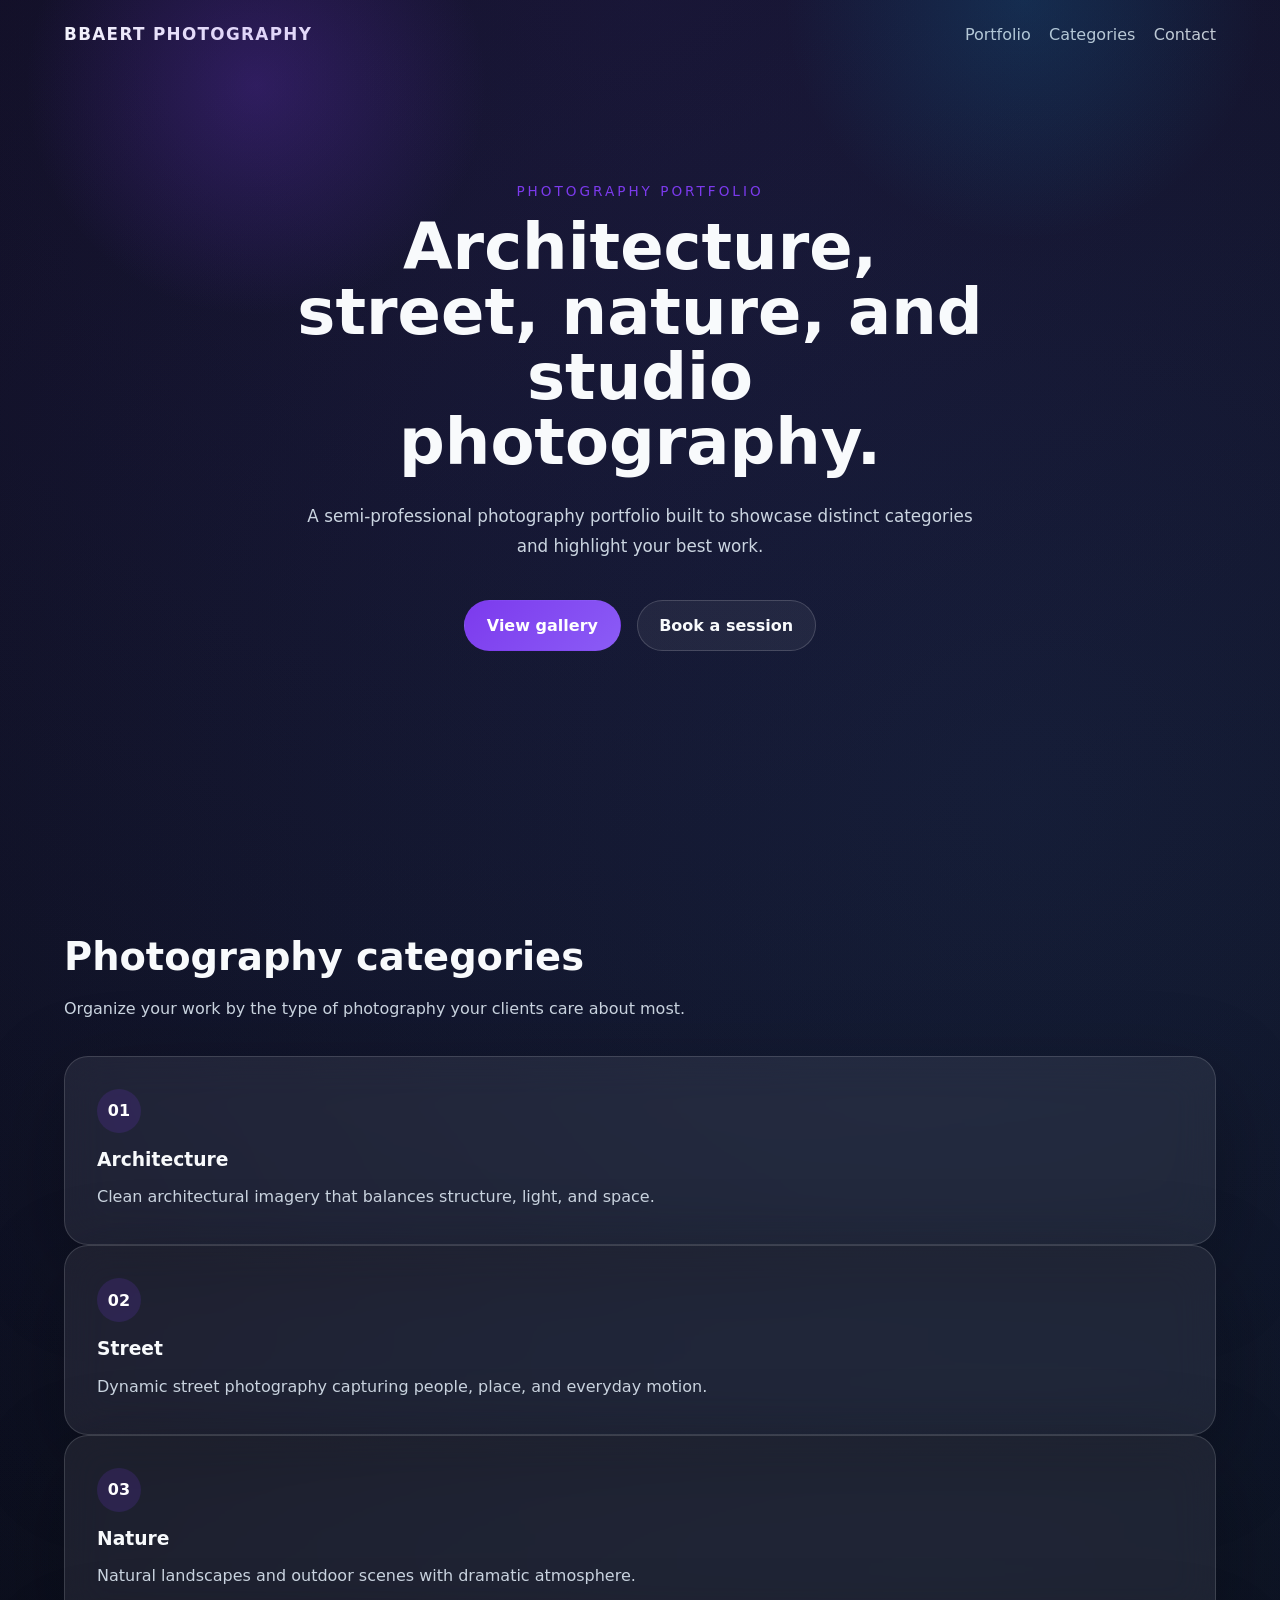
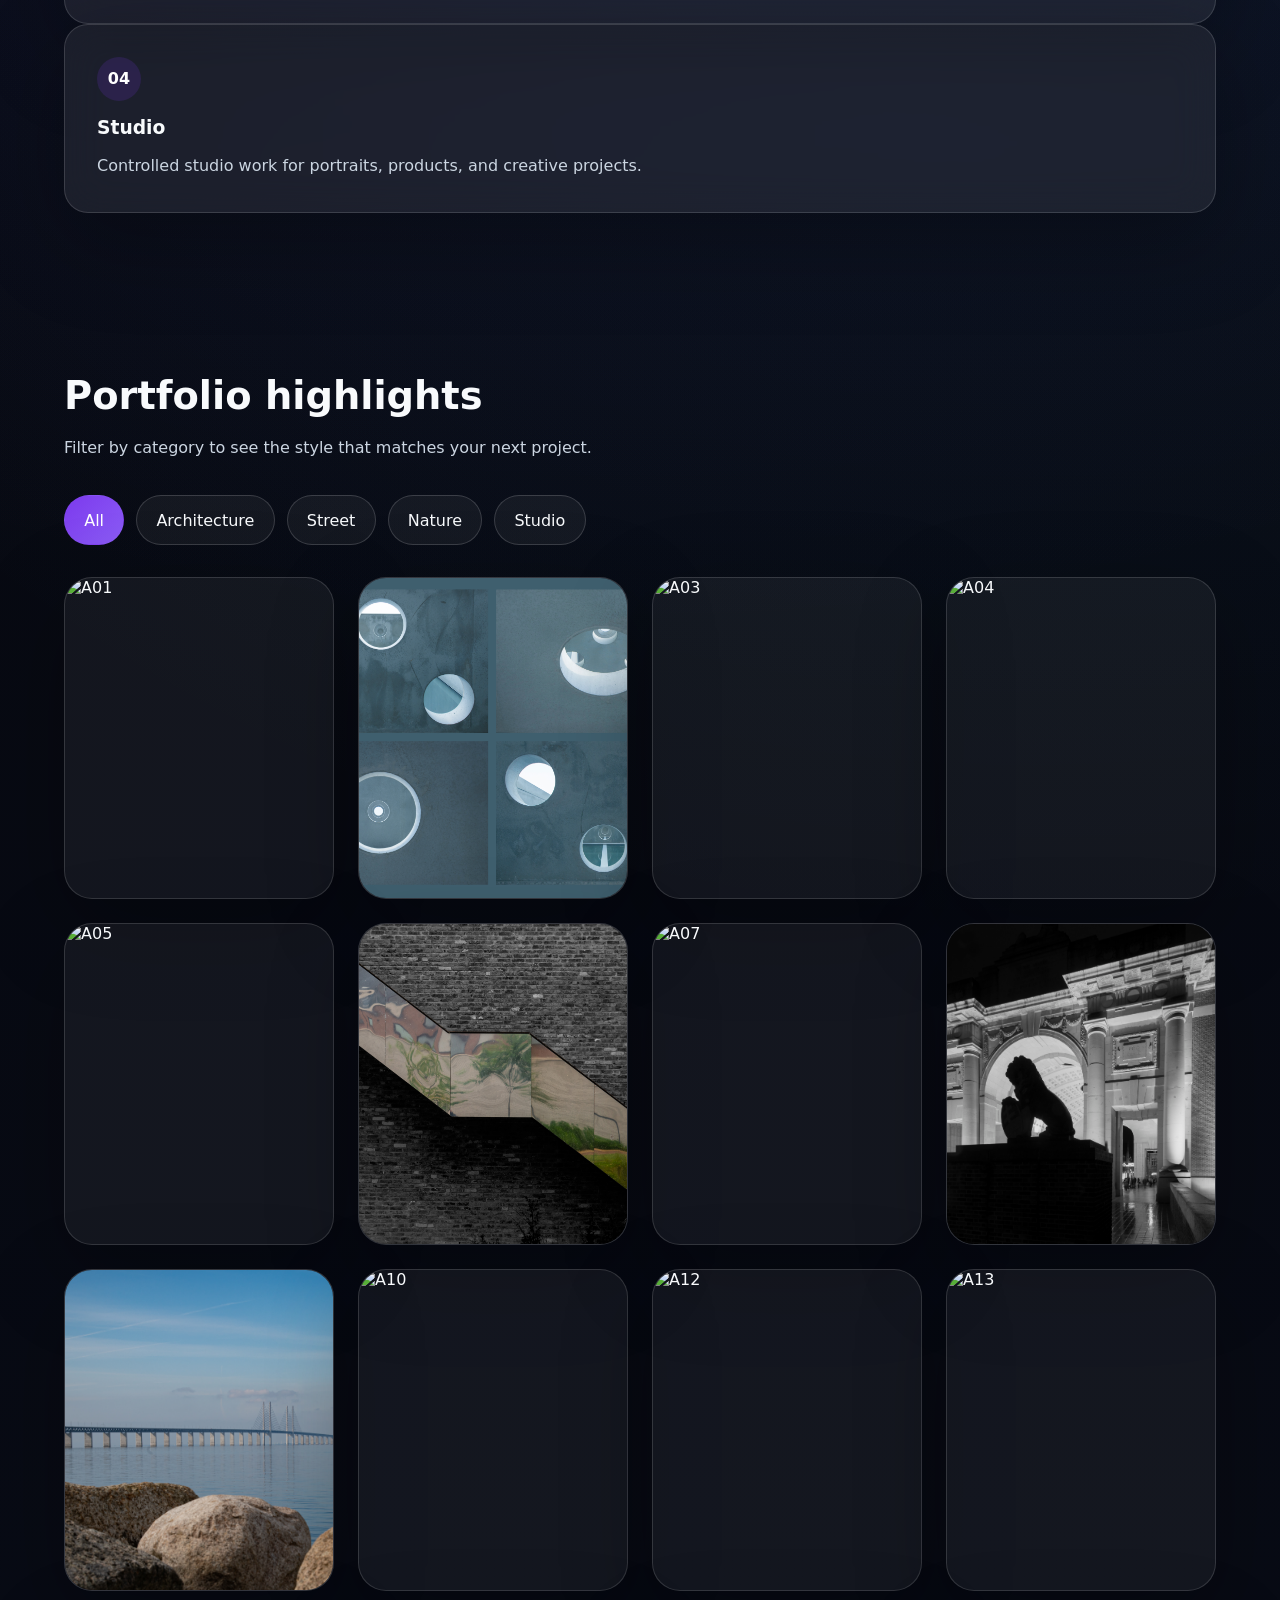
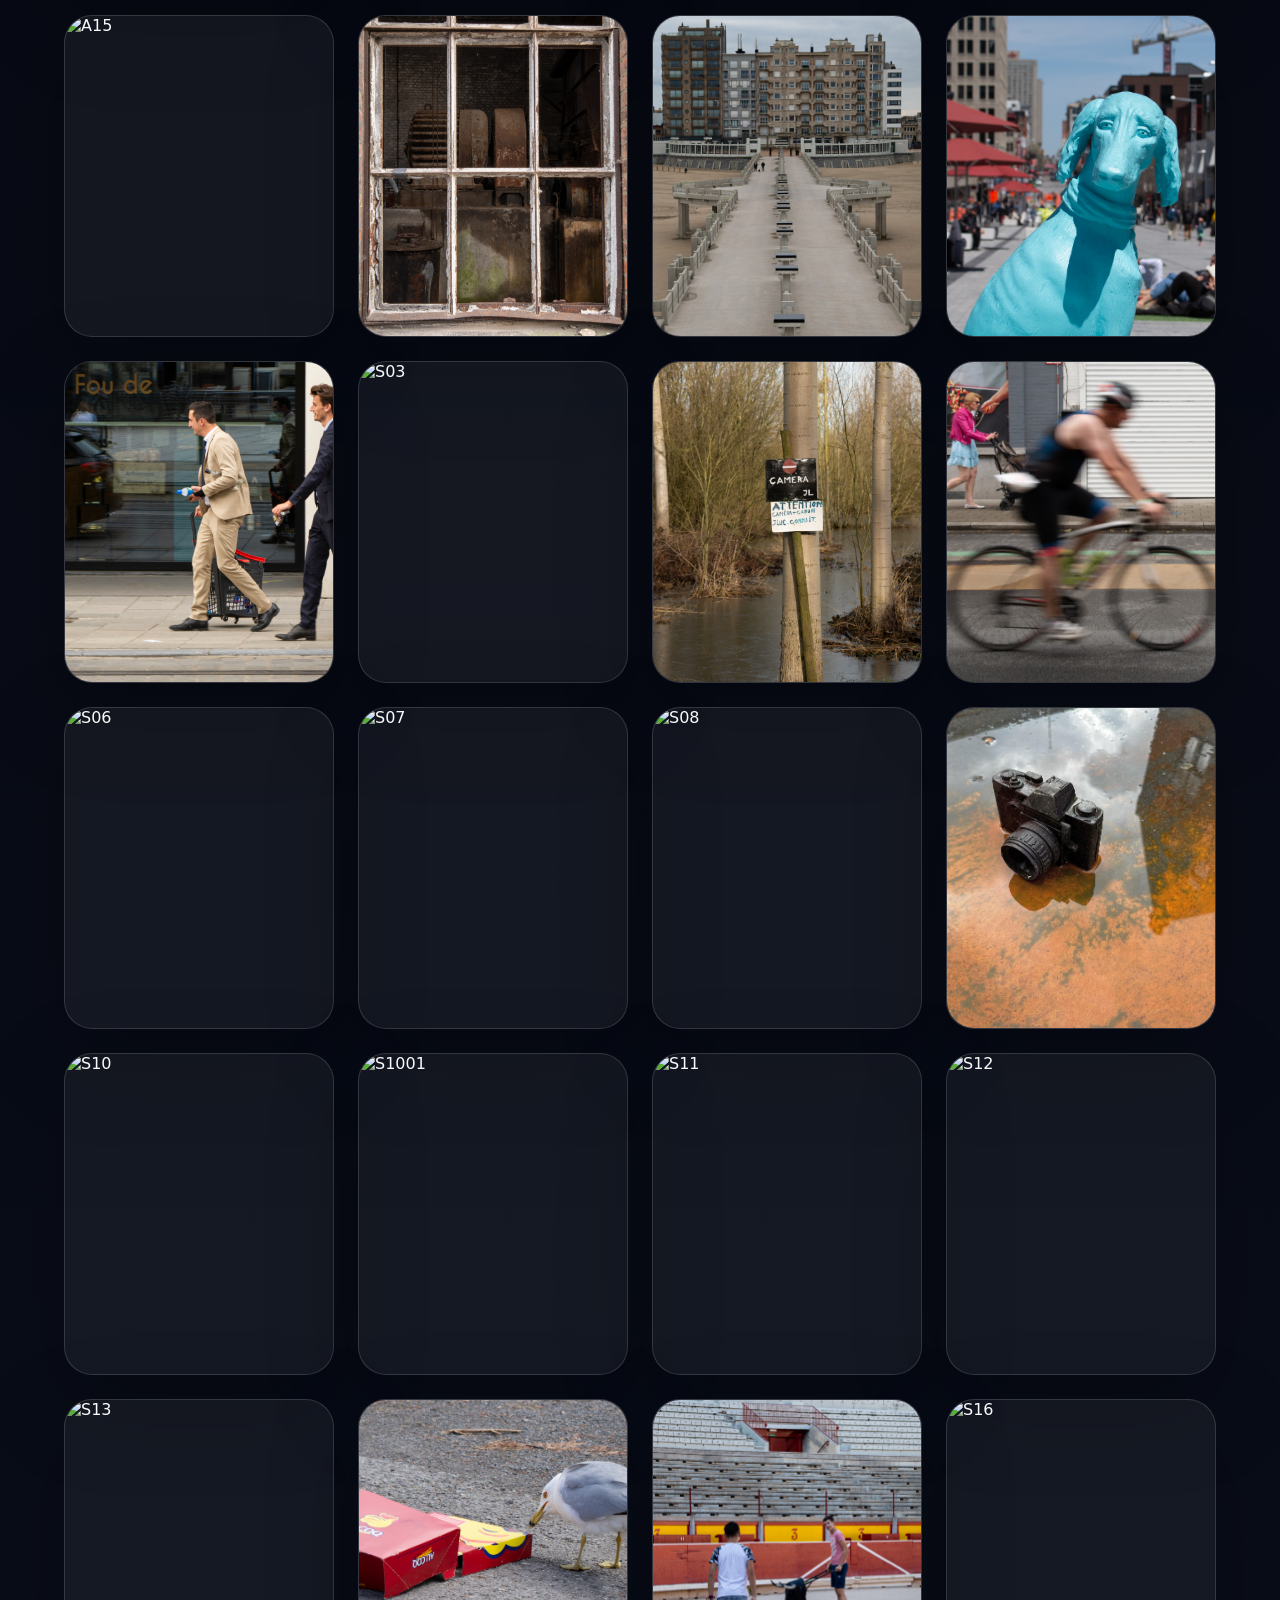
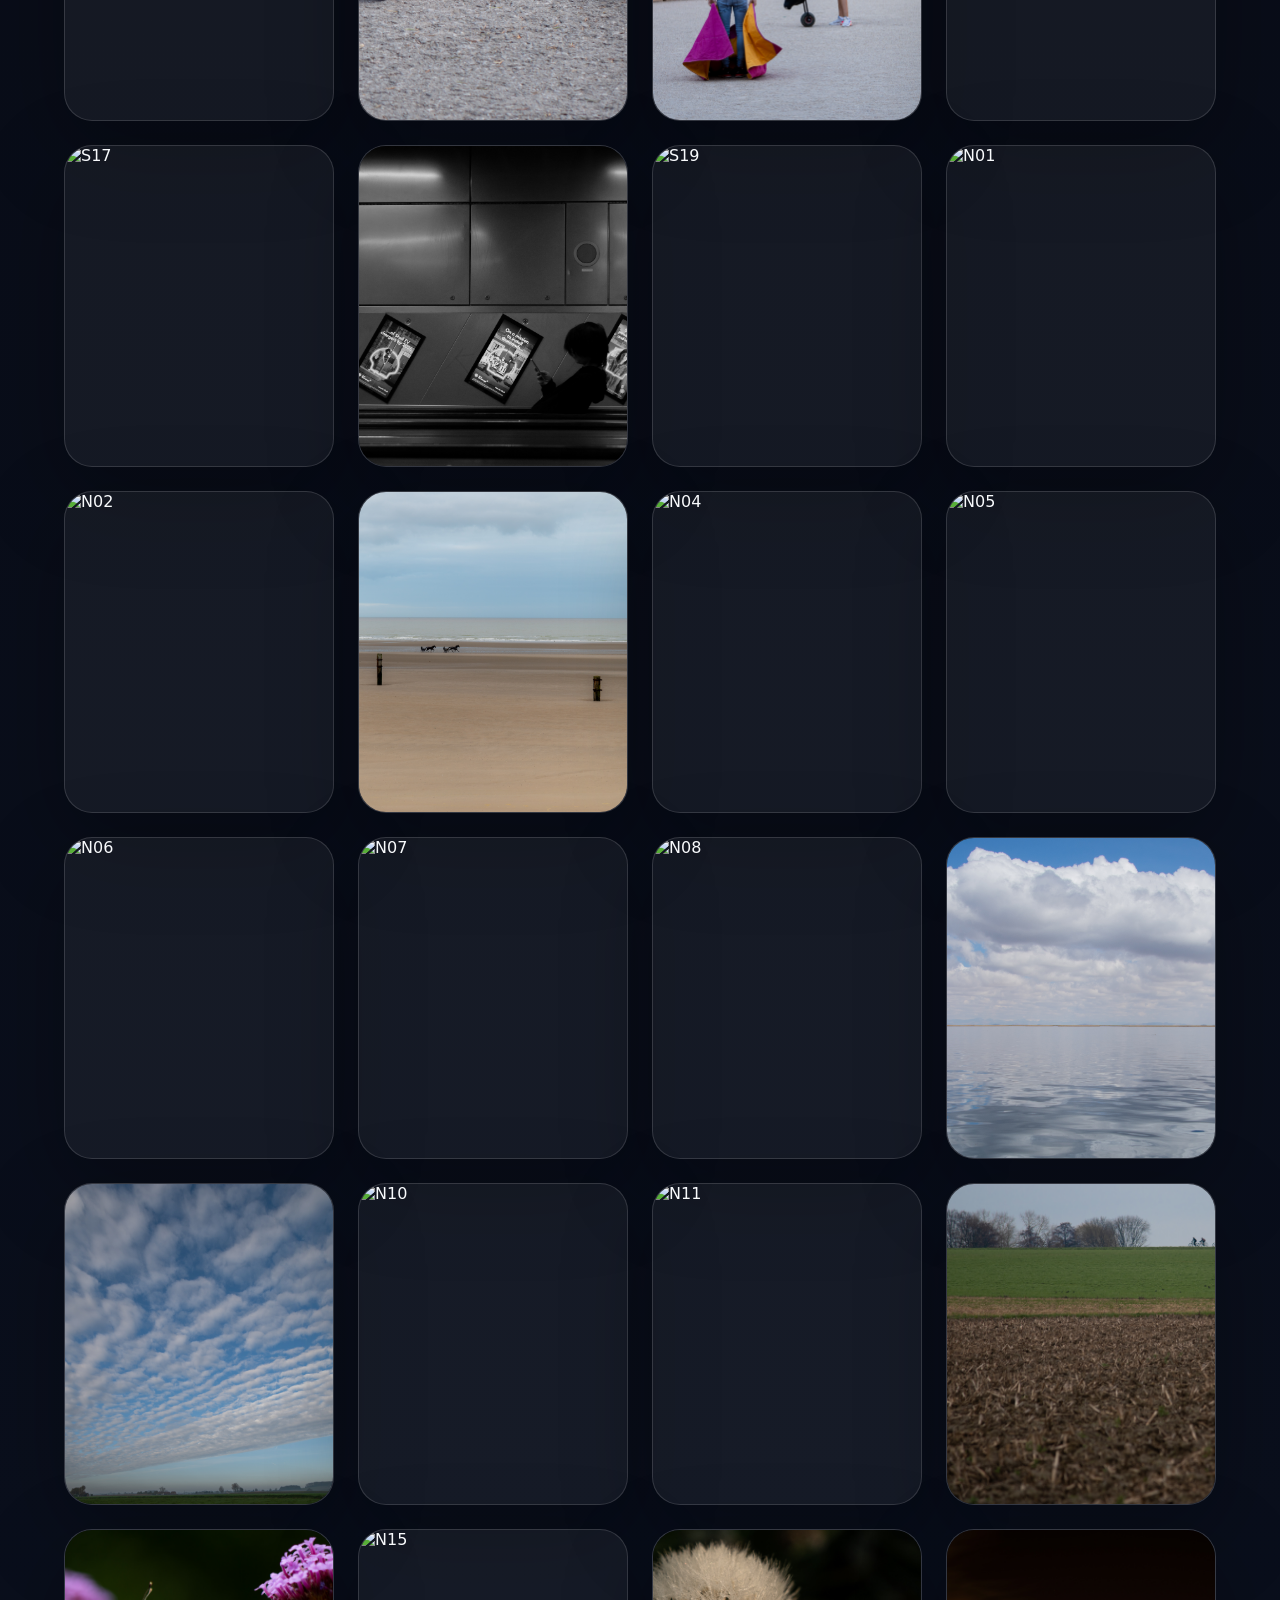
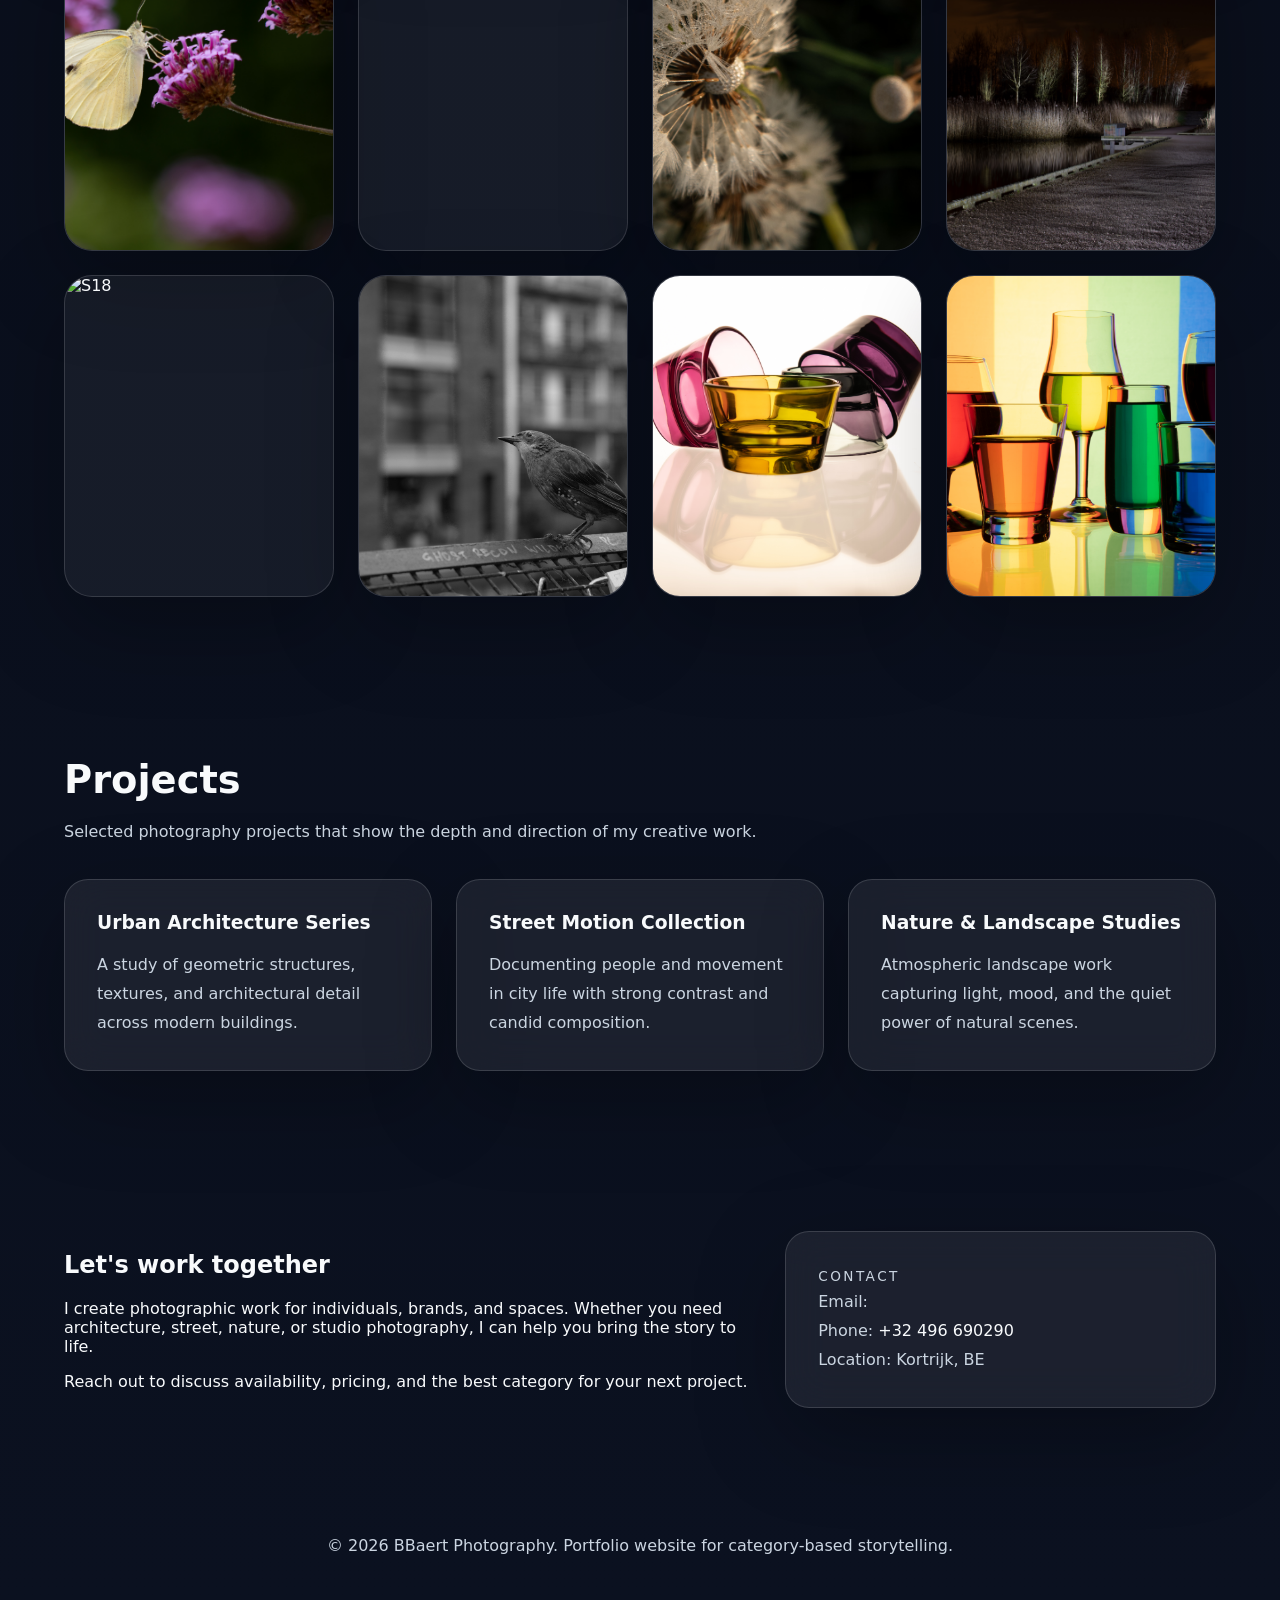
==== index.html @ ac53bc8d "Update photography portfolio with all categories" ====
<!DOCTYPE html>
<html lang="en">
  <head>
    <meta charset="UTF-8" />
    <meta name="viewport" content="width=device-width, initial-scale=1.0" />
    <title>BBaert Photography</title>
    <link rel="stylesheet" href="styles.css" />
  </head>
  <body>
    <header class="site-header">
      <div class="nav-wrap">
        <a class="brand" href="#">BBaert Photography</a>
        <nav class="site-nav" aria-label="Primary navigation">
          <a href="#portfolio">Portfolio</a>
          <a href="#categories">Categories</a>
          <a href="#contact">Contact</a>
        </nav>
      </div>
      <div class="hero">
        <div class="hero-content">
          <p class="eyebrow">Photography portfolio</p>
          <h1>Architecture, street, nature, and studio photography.</h1>
          <p class="hero-copy">
            A semi-professional photography portfolio built to showcase distinct categories and highlight your best work.
          </p>
          <div class="hero-actions">
            <a class="button primary" href="#portfolio">View gallery</a>
            <a class="button secondary" href="#contact">Book a session</a>
          </div>
        </div>
      </div>
    </header>

    <main>
      <section id="categories" class="section category-preview">
        <div class="section-header">
          <h2>Photography categories</h2>
          <p>Organize your work by the type of photography your clients care about most.</p>
        </div>
        <div class="category-grid">
          <article class="category-card">
            <span class="category-label">01</span>
            <h3>Architecture</h3>
            <p>Clean architectural imagery that balances structure, light, and space.</p>
          </article>
          <article class="category-card">
            <span class="category-label">02</span>
            <h3>Street</h3>
            <p>Dynamic street photography capturing people, place, and everyday motion.</p>
          </article>
          <article class="category-card">
            <span class="category-label">03</span>
            <h3>Nature</h3>
            <p>Natural landscapes and outdoor scenes with dramatic atmosphere.</p>
          </article>
          <article class="category-card">
            <span class="category-label">04</span>
            <h3>Studio</h3>
            <p>Controlled studio work for portraits, products, and creative projects.</p>
          </article>
        </div>
      </section>

      <section id="portfolio" class="section portfolio">
        <div class="section-header">
          <h2>Portfolio highlights</h2>
          <p>Filter by category to see the style that matches your next project.</p>
        </div>

        <div class="filter-buttons" role="tablist" aria-label="Portfolio category filter">
          <button class="filter-button active" data-filter="all" type="button">All</button>
          <button class="filter-button" data-filter="architecture" type="button">Architecture</button>
          <button class="filter-button" data-filter="street" type="button">Street</button>
          <button class="filter-button" data-filter="nature" type="button">Nature</button>
          <button class="filter-button" data-filter="studio" type="button">Studio</button>
        </div>

        <div class="gallery-grid"></div>
      </section>

      <section id="projects" class="section projects">
        <div class="section-header">
          <h2>Projects</h2>
          <p>Selected photography projects that show the depth and direction of my creative work.</p>
        </div>
        <div class="project-grid">
          <article class="project-card">
            <h3>Urban Architecture Series</h3>
            <p>A study of geometric structures, textures, and architectural detail across modern buildings.</p>
          </article>
          <article class="project-card">
            <h3>Street Motion Collection</h3>
            <p>Documenting people and movement in city life with strong contrast and candid composition.</p>
          </article>
          <article class="project-card">
            <h3>Nature & Landscape Studies</h3>
            <p>Atmospheric landscape work capturing light, mood, and the quiet power of natural scenes.</p>
          </article>
        </div>
      </section>

      <div class="lightbox" aria-hidden="true">
        <div class="lightbox-backdrop"></div>
        <div class="lightbox-panel" role="dialog" aria-modal="true" aria-label="Image preview">
          <button class="lightbox-close" type="button" aria-label="Close image view">×</button>
          <button class="lightbox-nav lightbox-prev" type="button" aria-label="Previous image">‹</button>
          <button class="lightbox-nav lightbox-next" type="button" aria-label="Next image">›</button>
          <img class="lightbox-image" src="" alt="" />
          <div class="lightbox-caption">
            <p class="caption-title"></p>
            <p class="caption-subtitle"></p>
          </div>
        </div>
      </div>

      <section id="contact" class="section about split">
        <div>
          <h2>Let's work together</h2>
          <p>
            I create photographic work for individuals, brands, and spaces. Whether you need architecture, street, nature, or studio photography, I can help you bring the story to life.
          </p>
          <p>
            Reach out to discuss availability, pricing, and the best category for your next project.
          </p>
        </div>
        <div class="contact-card">
          <p class="contact-label">Contact</p>
          <p>Email: <a href="mailto:bbaert@gmail.com"></a></p>
          <p>Phone: <a href="tel:+32496690290">+32 496 690290</a></p>
          <p>Location: Kortrijk, BE</p>
        </div>
      </section>
    </main>

    <footer class="footer">
      <p>© 2026 BBaert Photography. Portfolio website for category-based storytelling.</p>
    </footer>

    <script id="gallery-manifest" type="application/json">
      {
        "architecture": [
          {"src": "architecture/A01.jpg", "alt": "A01", "title": "A01", "subtitle": "Portfolio image"},
          {"src": "architecture/A02.jpg", "alt": "A02", "title": "A02", "subtitle": "Portfolio image"},
          {"src": "architecture/A03.jpg", "alt": "A03", "title": "A03", "subtitle": "Portfolio image"},
          {"src": "architecture/A04.jpg", "alt": "A04", "title": "A04", "subtitle": "Portfolio image"},
          {"src": "architecture/A05.jpg", "alt": "A05", "title": "A05", "subtitle": "Portfolio image"},
          {"src": "architecture/A06.jpg", "alt": "A06", "title": "A06", "subtitle": "Portfolio image"},
          {"src": "architecture/A07.jpg", "alt": "A07", "title": "A07", "subtitle": "Portfolio image"},
          {"src": "architecture/A08.jpg", "alt": "A08", "title": "A08", "subtitle": "Portfolio image"},
          {"src": "architecture/A09.jpg", "alt": "A09", "title": "A09", "subtitle": "Portfolio image"},
          {"src": "architecture/A10.jpg", "alt": "A10", "title": "A10", "subtitle": "Portfolio image"},
          {"src": "architecture/A12.jpg", "alt": "A12", "title": "A12", "subtitle": "Portfolio image"},
          {"src": "architecture/A13.jpg", "alt": "A13", "title": "A13", "subtitle": "Portfolio image"},
          {"src": "architecture/A15.jpg", "alt": "A15", "title": "A15", "subtitle": "Portfolio image"},
          {"src": "architecture/A16.jpg", "alt": "A16", "title": "A16", "subtitle": "Portfolio image"},
          {"src": "architecture/A17.jpg", "alt": "A17", "title": "A17", "subtitle": "Portfolio image"}
        ],
        "street": [
          {"src": "street/S01.jpg", "alt": "S01", "title": "S01", "subtitle": "Portfolio image"},
          {"src": "street/S02.jpg", "alt": "S02", "title": "S02", "subtitle": "Portfolio image"},
          {"src": "street/S03.jpg", "alt": "S03", "title": "S03", "subtitle": "Portfolio image"},
          {"src": "street/S04.jpg", "alt": "S04", "title": "S04", "subtitle": "Portfolio image"},
          {"src": "street/S05.jpg", "alt": "S05", "title": "S05", "subtitle": "Portfolio image"},
          {"src": "street/S06.jpg", "alt": "S06", "title": "S06", "subtitle": "Portfolio image"},
          {"src": "street/S07.jpg", "alt": "S07", "title": "S07", "subtitle": "Portfolio image"},
          {"src": "street/S08.jpg", "alt": "S08", "title": "S08", "subtitle": "Portfolio image"},
          {"src": "street/S09.jpg", "alt": "S09", "title": "S09", "subtitle": "Portfolio image"},
          {"src": "street/S10.jpg", "alt": "S10", "title": "S10", "subtitle": "Portfolio image"},
          {"src": "street/S1001.jpg", "alt": "S1001", "title": "S1001", "subtitle": "Portfolio image"},
          {"src": "street/S11.jpg", "alt": "S11", "title": "S11", "subtitle": "Portfolio image"},
          {"src": "street/S12.jpg", "alt": "S12", "title": "S12", "subtitle": "Portfolio image"},
          {"src": "street/S13.jpg", "alt": "S13", "title": "S13", "subtitle": "Portfolio image"},
          {"src": "street/S14.jpg", "alt": "S14", "title": "S14", "subtitle": "Portfolio image"},
          {"src": "street/S15.jpg", "alt": "S15", "title": "S15", "subtitle": "Portfolio image"},
          {"src": "street/S16.jpg", "alt": "S16", "title": "S16", "subtitle": "Portfolio image"},
          {"src": "street/S17.jpg", "alt": "S17", "title": "S17", "subtitle": "Portfolio image"},
          {"src": "street/S18.jpg", "alt": "S18", "title": "S18", "subtitle": "Portfolio image"},
          {"src": "street/S19.jpg", "alt": "S19", "title": "S19", "subtitle": "Portfolio image"}
        ],
        "nature": [
          {"src": "nature/N01.jpg", "alt": "N01", "title": "N01", "subtitle": "Portfolio image"},
          {"src": "nature/N02.jpg", "alt": "N02", "title": "N02", "subtitle": "Portfolio image"},
          {"src": "nature/N03.jpg", "alt": "N03", "title": "N03", "subtitle": "Portfolio image"},
          {"src": "nature/N04.jpg", "alt": "N04", "title": "N04", "subtitle": "Portfolio image"},
          {"src": "nature/N05.jpg", "alt": "N05", "title": "N05", "subtitle": "Portfolio image"},
          {"src": "nature/N06.jpg", "alt": "N06", "title": "N06", "subtitle": "Portfolio image"},
          {"src": "nature/N07.jpg", "alt": "N07", "title": "N07", "subtitle": "Portfolio image"},
          {"src": "nature/N08.jpg", "alt": "N08", "title": "N08", "subtitle": "Portfolio image"},
          {"src": "nature/N09.jpg", "alt": "N09", "title": "N09", "subtitle": "Portfolio image"},
          {"src": "nature/N0901.jpg", "alt": "N0901", "title": "N0901", "subtitle": "Portfolio image"},
          {"src": "nature/N10.jpg", "alt": "N10", "title": "N10", "subtitle": "Portfolio image"},
          {"src": "nature/N11.jpg", "alt": "N11", "title": "N11", "subtitle": "Portfolio image"},
          {"src": "nature/N13.jpg", "alt": "N13", "title": "N13", "subtitle": "Portfolio image"},
          {"src": "nature/N14.jpg", "alt": "N14", "title": "N14", "subtitle": "Portfolio image"},
          {"src": "nature/N15.jpg", "alt": "N15", "title": "N15", "subtitle": "Portfolio image"},
          {"src": "nature/N16.jpg", "alt": "N16", "title": "N16", "subtitle": "Portfolio image"},
          {"src": "nature/N17.jpg", "alt": "N17", "title": "N17", "subtitle": "Portfolio image"},
          {"src": "nature/S18.jpg", "alt": "S18", "title": "S18", "subtitle": "Portfolio image"},
          {"src": "nature/S19.jpg", "alt": "S19", "title": "S19", "subtitle": "Portfolio image"}
        ],
        "studio": [
          {"src": "studio/S02.jpg", "alt": "S02", "title": "S02", "subtitle": "Portfolio image"},
          {"src": "studio/S03.jpg", "alt": "S03", "title": "S03", "subtitle": "Portfolio image"}
        ]
      }
    </script>
    <script src="script.js"></script>
  </body>
</html>
---- styles.css ----
:root {
  color-scheme: light;
  --bg: #0b1120;
  --surface: rgba(255, 255, 255, 0.06);
  --surface-strong: rgba(255, 255, 255, 0.12);
  --text: #f8fafc;
  --muted: #cbd5e1;
  --accent: #7c3aed;
  --accent-soft: #8b5cf6;
  --border: rgba(255, 255, 255, 0.14);
  --radius: 24px;
  --shadow: 0 28px 90px rgba(0, 0, 0, 0.28);
}

* {
  box-sizing: border-box;
}

body {
  margin: 0;
  min-height: 100vh;
  font-family: Inter, system-ui, -apple-system, BlinkMacSystemFont, "Segoe UI", sans-serif;
  background: radial-gradient(circle at top, rgba(124, 58, 237, 0.14), transparent 28%),
    radial-gradient(circle at 80% 10%, rgba(56, 189, 248, 0.1), transparent 24%),
    linear-gradient(180deg, #06070d 0%, #0b1120 100%);
  color: var(--text);
}

img {
  max-width: 100%;
  display: block;
}

a {
  color: inherit;
  text-decoration: none;
}

button,
input,
textarea,
select {
  font: inherit;
}

.site-header {
  position: relative;
  overflow: hidden;
}

.nav-wrap {
  display: flex;
  justify-content: space-between;
  align-items: center;
  padding: 1.5rem 1.5rem 0;
  max-width: 1200px;
  margin: 0 auto;
}

.brand {
  font-size: 1.05rem;
  font-weight: 700;
  letter-spacing: 0.08em;
  text-transform: uppercase;
}

.site-nav {
  display: flex;
  gap: 1.15rem;
  flex-wrap: wrap;
}

.site-nav a {
  color: rgba(248, 250, 252, 0.8);
  transition: color 0.2s ease;
}

.site-nav a:hover,
.site-nav a:focus-visible {
  color: #fff;
}

.hero {
  display: grid;
  place-items: center;
  min-height: 90vh;
  padding: 0 1.5rem 4rem;
  text-align: center;
}

.hero::after {
  content: "";
  position: absolute;
  inset: 0;
  background: radial-gradient(circle at 20% 10%, rgba(124, 58, 237, 0.25), transparent 18%),
    radial-gradient(circle at 80% 0%, rgba(14, 165, 233, 0.16), transparent 18%);
  pointer-events: none;
}

.hero-content {
  position: relative;
  max-width: 720px;
  z-index: 1;
}

.eyebrow {
  margin: 0 0 1rem;
  font-size: 0.85rem;
  letter-spacing: 0.22em;
  text-transform: uppercase;
  color: var(--accent);
}

h1 {
  margin: 0;
  font-size: clamp(2.8rem, 5vw, 4.8rem);
  line-height: 1.02;
}

.hero-copy {
  margin: 1.6rem auto 2.4rem;
  max-width: 680px;
  color: var(--muted);
  font-size: 1.05rem;
  line-height: 1.8;
}

.hero-actions {
  display: flex;
  justify-content: center;
  gap: 1rem;
  flex-wrap: wrap;
}

.button {
  display: inline-flex;
  align-items: center;
  justify-content: center;
  min-width: 140px;
  padding: 0.95rem 1.35rem;
  border-radius: 999px;
  border: 1px solid transparent;
  font-weight: 600;
  transition: transform 0.2s ease, background-color 0.2s ease, border-color 0.2s ease;
}

.button:hover {
  transform: translateY(-1px);
}

.button.primary {
  background: linear-gradient(135deg, var(--accent), var(--accent-soft));
  color: #fff;
}

.button.secondary {
  color: var(--text);
  border-color: rgba(255, 255, 255, 0.16);
  background: rgba(255, 255, 255, 0.06);
}

.section {
  padding: 5rem 1.5rem;
  max-width: 1200px;
  margin: 0 auto;
}

.section-header {
  max-width: 720px;
  margin-bottom: 2rem;
}

.section-header h2 {
  margin: 0;
  font-size: clamp(2rem, 3vw, 3rem);
}

.section-header p {
  margin: 1rem 0 0;
  color: var(--muted);
  line-height: 1.8;
}

..category-grid {
  display: grid;
  gap: 1.5rem;
  grid-template-columns: repeat(auto-fit, minmax(220px, 1fr));
}

.project-grid {
  display: grid;
  gap: 1.5rem;
  grid-template-columns: repeat(auto-fit, minmax(260px, 1fr));
}

.project-card {
  padding: 2rem;
  background: rgba(255, 255, 255, 0.07);
  border: 1px solid var(--border);
  border-radius: var(--radius);
  backdrop-filter: blur(20px);
  box-shadow: var(--shadow);
}

.project-card h3 {
  margin-top: 0;
}

.project-card p {
  margin: 0.85rem 0 0;
  color: var(--muted);
  line-height: 1.8;
}

.category-card,
.contact-card {
  padding: 2rem;
  background: rgba(255, 255, 255, 0.07);
  border: 1px solid var(--border);
  border-radius: var(--radius);
  backdrop-filter: blur(20px);
  box-shadow: var(--shadow);
}

.category-label {
  display: inline-flex;
  align-items: center;
  justify-content: center;
  width: 2.75rem;
  height: 2.75rem;
  margin-bottom: 1rem;
  border-radius: 999px;
  background: rgba(124, 58, 237, 0.16);
  color: #fff;
  font-weight: 700;
}

.category-card h3,
.caption-title {
  margin: 0 0 0.85rem;
}

.category-card p,
.caption-subtitle,
.contact-card p {
  margin: 0;
  color: var(--muted);
  line-height: 1.8;
}

.filter-buttons {
  display: flex;
  flex-wrap: wrap;
  gap: 0.75rem;
  margin-bottom: 2rem;
}

.filter-button {
  border: 1px solid rgba(255, 255, 255, 0.16);
  background: rgba(255, 255, 255, 0.05);
  color: var(--text);
  padding: 0.9rem 1.2rem;
  border-radius: 999px;
  cursor: pointer;
  transition: transform 0.2s ease, background-color 0.2s ease, border-color 0.2s ease;
}

.filter-button:hover,
.filter-button:focus-visible {
  background: rgba(255, 255, 255, 0.12);
  border-color: rgba(255, 255, 255, 0.3);
}

.filter-button.active {
  background: linear-gradient(135deg, var(--accent), var(--accent-soft));
  border-color: transparent;
  color: #fff;
}

.gallery-grid {
  display: grid;
  gap: 1.5rem;
  grid-template-columns: repeat(auto-fit, minmax(260px, 1fr));
}

.gallery-item {
  overflow: hidden;
  border-radius: 28px;
  border: 1px solid var(--border);
  background: rgba(255, 255, 255, 0.05);
  box-shadow: var(--shadow);
  cursor: pointer;
  transition: transform 0.3s ease, border-color 0.3s ease;
}

.gallery-item:hover {
  transform: translateY(-4px);
  border-color: rgba(255, 255, 255, 0.24);
}

.gallery-item img {
  width: 100%;
  height: 320px;
  object-fit: cover;
  display: block;
}

.error-message {
  grid-column: 1 / -1;
  color: var(--muted);
  text-align: center;
}

.lightbox {
  position: fixed;
  inset: 0;
  display: none;
  align-items: center;
  justify-content: center;
  padding: 1.5rem;
  z-index: 1000;
}

.lightbox.open {
  display: flex;
}

.lightbox-backdrop {
  position: absolute;
  inset: 0;
  background: rgba(10, 14, 24, 0.85);
  backdrop-filter: blur(8px);
}

.lightbox-panel {
  position: relative;
  z-index: 1;
  max-width: min(1100px, 100%);
  width: 100%;
  border-radius: 28px;
  overflow: hidden;
  background: rgba(10, 14, 24, 0.96);
  box-shadow: 0 40px 120px rgba(0, 0, 0, 0.45);
}

.lightbox-image {
  width: 100%;
  max-height: 80vh;
  object-fit: contain;
  display: block;
  background: #05070b;
}

.lightbox-caption {
  padding: 1.5rem 1.75rem 2rem;
}

.lightbox-close,
.lightbox-nav {
  position: absolute;
  z-index: 2;
  width: 2.75rem;
  height: 2.75rem;
  border: none;
  border-radius: 50%;
  background: rgba(255, 255, 255, 0.08);
  color: #fff;
  font-size: 1.4rem;
  line-height: 1;
  cursor: pointer;
  transition: background-color 0.2s ease;
}

.lightbox-close:hover,
.lightbox-close:focus-visible,
.lightbox-nav:hover,
.lightbox-nav:focus-visible {
  background: rgba(255, 255, 255, 0.16);
}

.lightbox-close {
  top: 1rem;
  right: 1rem;
}

.lightbox-nav.lightbox-prev {
  top: 50%;
  left: 1rem;
  transform: translateY(-50%);
}

.lightbox-nav.lightbox-next {
  top: 50%;
  right: 1rem;
  transform: translateY(-50%);
}

.lightbox-caption .caption-title {
  margin: 0 0 0.4rem;
  font-size: 1.1rem;
}

.lightbox-caption .caption-subtitle {
  margin: 0;
  color: var(--muted);
}

.gallery-item {
  overflow: hidden;
  border-radius: 28px;
  border: 1px solid var(--border);
  background: rgba(255, 255, 255, 0.05);
  box-shadow: var(--shadow);
  cursor: pointer;
  transition: transform 0.3s ease, border-color 0.3s ease;
}

.gallery-item:hover {
  transform: translateY(-4px);
  border-color: rgba(255, 255, 255, 0.24);
}

.gallery-item img {
  width: 100%;
  height: 320px;
  object-fit: cover;
  display: block;
}

.error-message {
  grid-column: 1 / -1;
  color: var(--muted);
  text-align: center;
}

.lightbox {
  position: fixed;
  inset: 0;
  display: none;
  align-items: center;
  justify-content: center;
  padding: 1.5rem;
  z-index: 1000;
}

.lightbox.open {
  display: flex;
}

.lightbox-backdrop {
  position: absolute;
  inset: 0;
  background: rgba(10, 14, 24, 0.85);
  backdrop-filter: blur(8px);
}

.lightbox-panel {
  position: relative;
  z-index: 1;
  max-width: min(1100px, 100%);
  width: 100%;
  border-radius: 28px;
  overflow: hidden;
  background: rgba(10, 14, 24, 0.96);
  box-shadow: 0 40px 120px rgba(0, 0, 0, 0.45);
}

.lightbox-image {
  width: 100%;
  max-height: 80vh;
  object-fit: contain;
  display: block;
  background: #05070b;
}

.lightbox-caption {
  padding: 1.5rem 1.75rem 2rem;
}

.lightbox-close {
  position: absolute;
  top: 1rem;
  right: 1rem;
  width: 2.75rem;
  height: 2.75rem;
  border: none;
  border-radius: 50%;
  background: rgba(255, 255, 255, 0.08);
  color: #fff;
  font-size: 1.4rem;
  line-height: 1;
  cursor: pointer;
  z-index: 2;
  transition: background-color 0.2s ease;
}

.lightbox-close:hover,
.lightbox-close:focus-visible {
  background: rgba(255, 255, 255, 0.16);
}

.lightbox-caption .caption-title {
  margin: 0 0 0.4rem;
  font-size: 1.1rem;
}

.lightbox-caption .caption-subtitle {
  margin: 0;
  color: var(--muted);
}

.gallery-item {
  overflow: hidden;
  border-radius: 28px;
  border: 1px solid var(--border);
  background: rgba(255, 255, 255, 0.05);
  box-shadow: var(--shadow);
  transition: transform 0.3s ease, border-color 0.3s ease;
}

.gallery-item:hover {
  transform: translateY(-4px);
  border-color: rgba(255, 255, 255, 0.24);
}

.gallery-item img {
  width: 100%;
  height: 320px;
  object-fit: cover;
  display: block;
}

.caption {
  padding: 1.2rem 1.3rem 1.4rem;
}

.caption-title {
  margin: 0 0 0.4rem;
  font-size: 1rem;
  font-weight: 700;
}

.caption-subtitle {
  color: var(--muted);
  font-size: 0.97rem;
}

.about {
  display: grid;
  gap: 2rem;
}

.split {
  display: grid;
  gap: 2rem;
  grid-template-columns: 1.6fr 1fr;
  align-items: start;
}

.contact-label {
  margin: 0 0 1rem;
  font-size: 0.85rem;
  letter-spacing: 0.18em;
  text-transform: uppercase;
  color: var(--accent);
}

.contact-card a {
  color: var(--text);
}

.contact-card a:hover,
.contact-card a:focus-visible {
  text-decoration: underline;
}

.footer {
  padding: 2rem 1.5rem;
  text-align: center;
  color: var(--muted);
}

@media (max-width: 900px) {
  .split,
  .about {
    grid-template-columns: 1fr;
  }

  .hero {
    min-height: 80vh;
  }
}

@media (max-width: 640px) {
  .nav-wrap {
    flex-direction: column;
    align-items: flex-start;
  }

  .site-nav {
    width: 100%;
    justify-content: flex-start;
  }
}
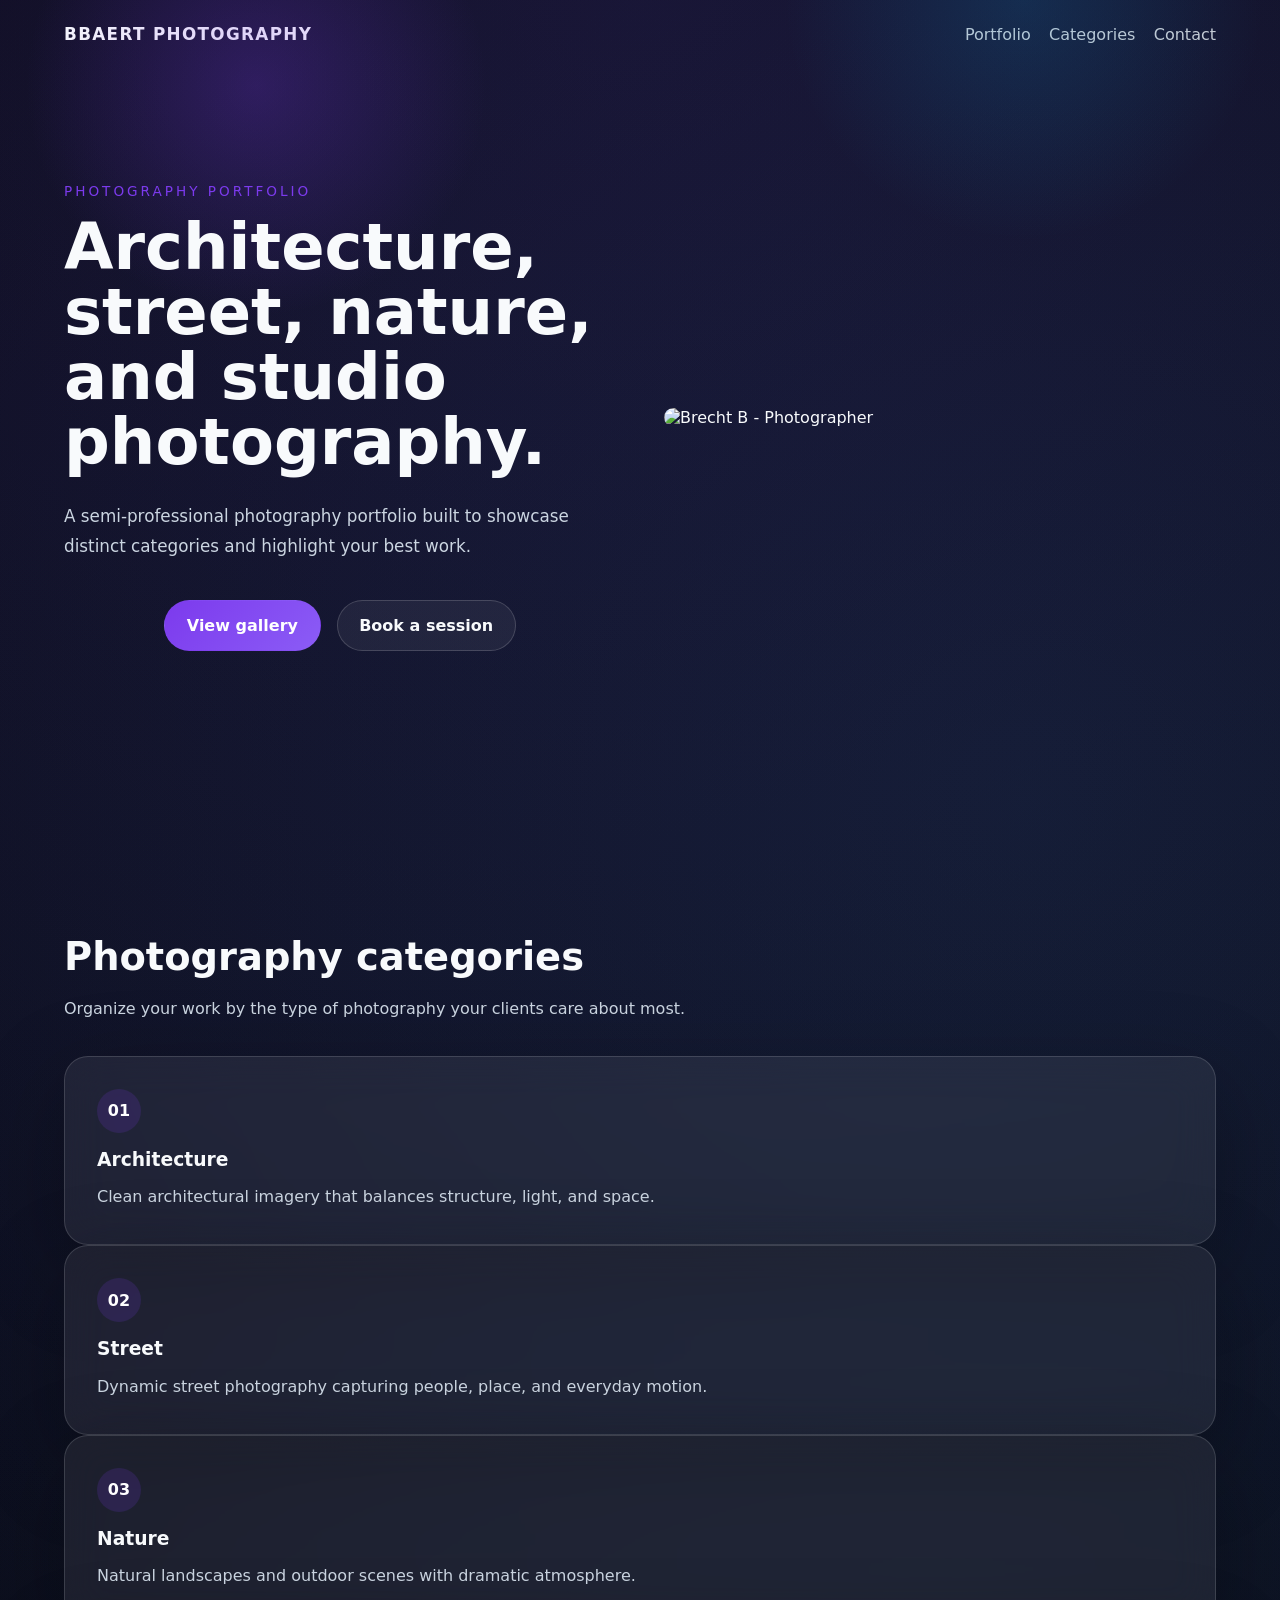
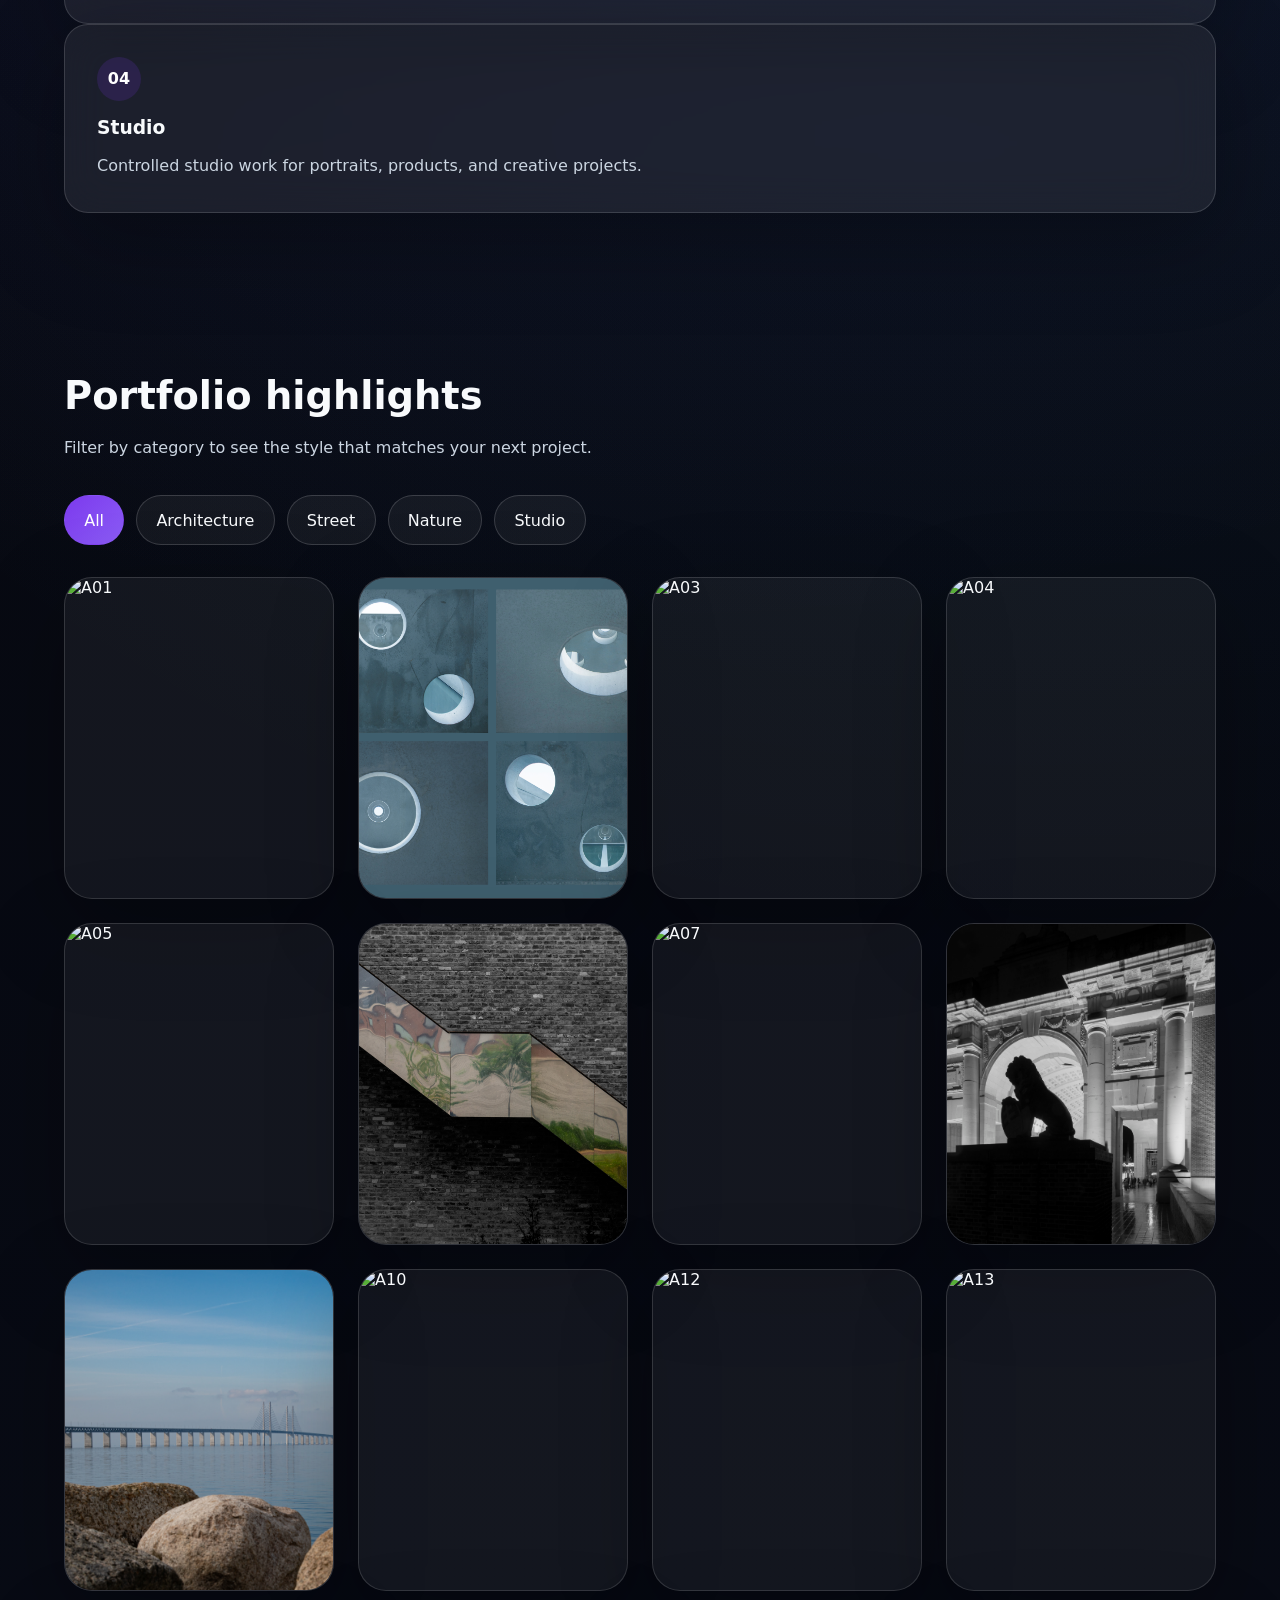
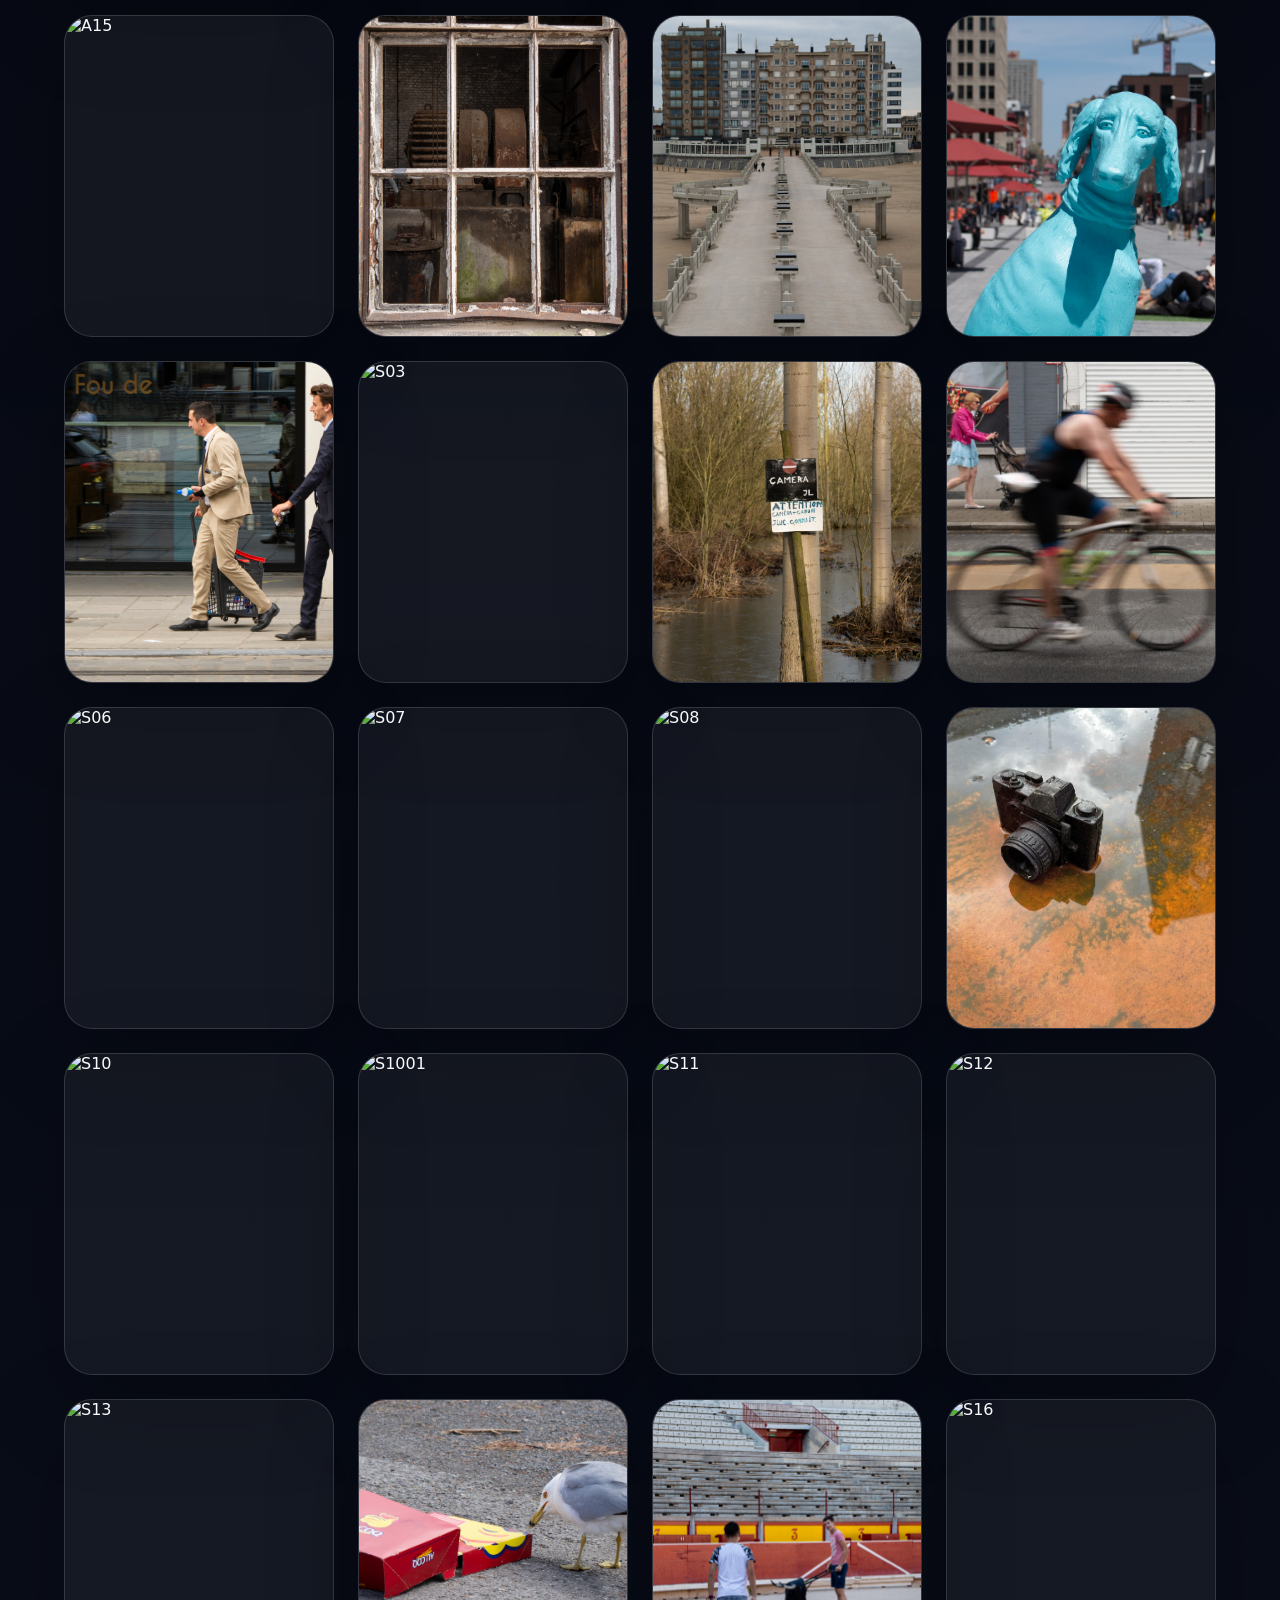
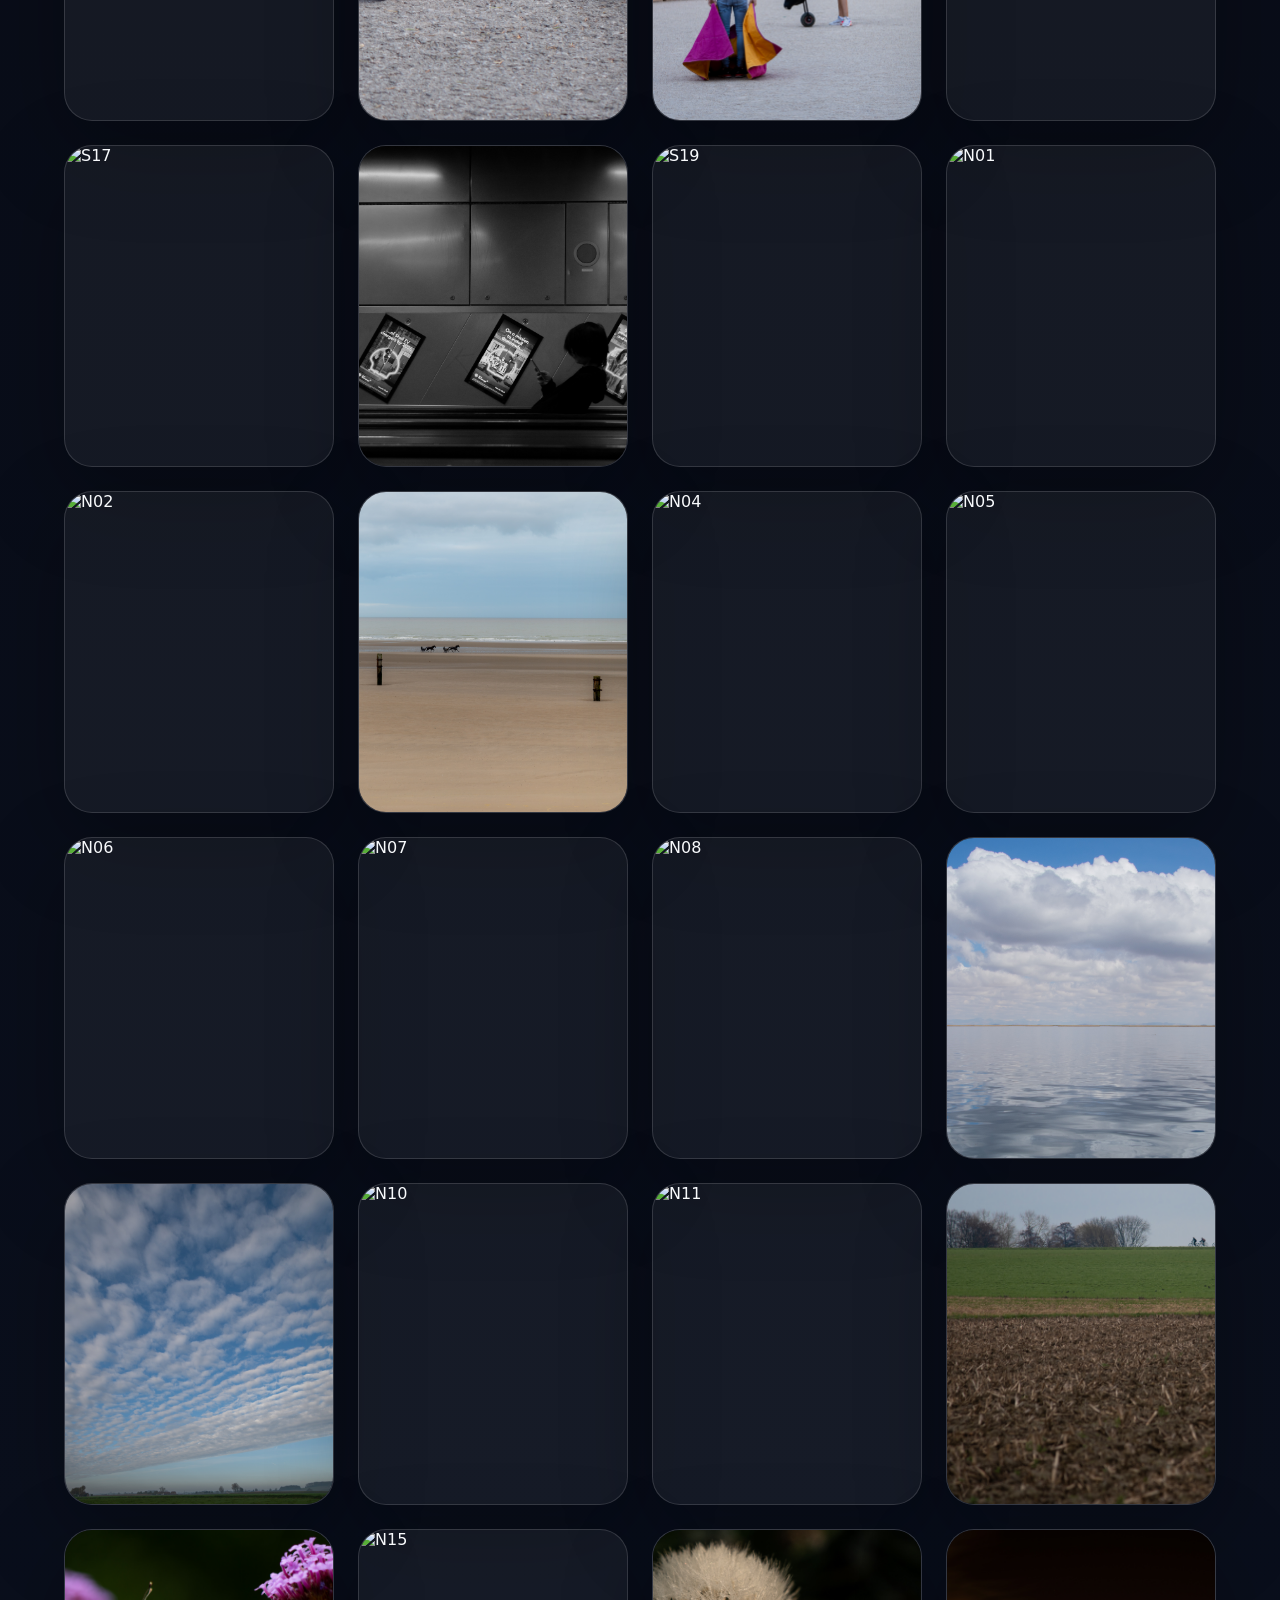
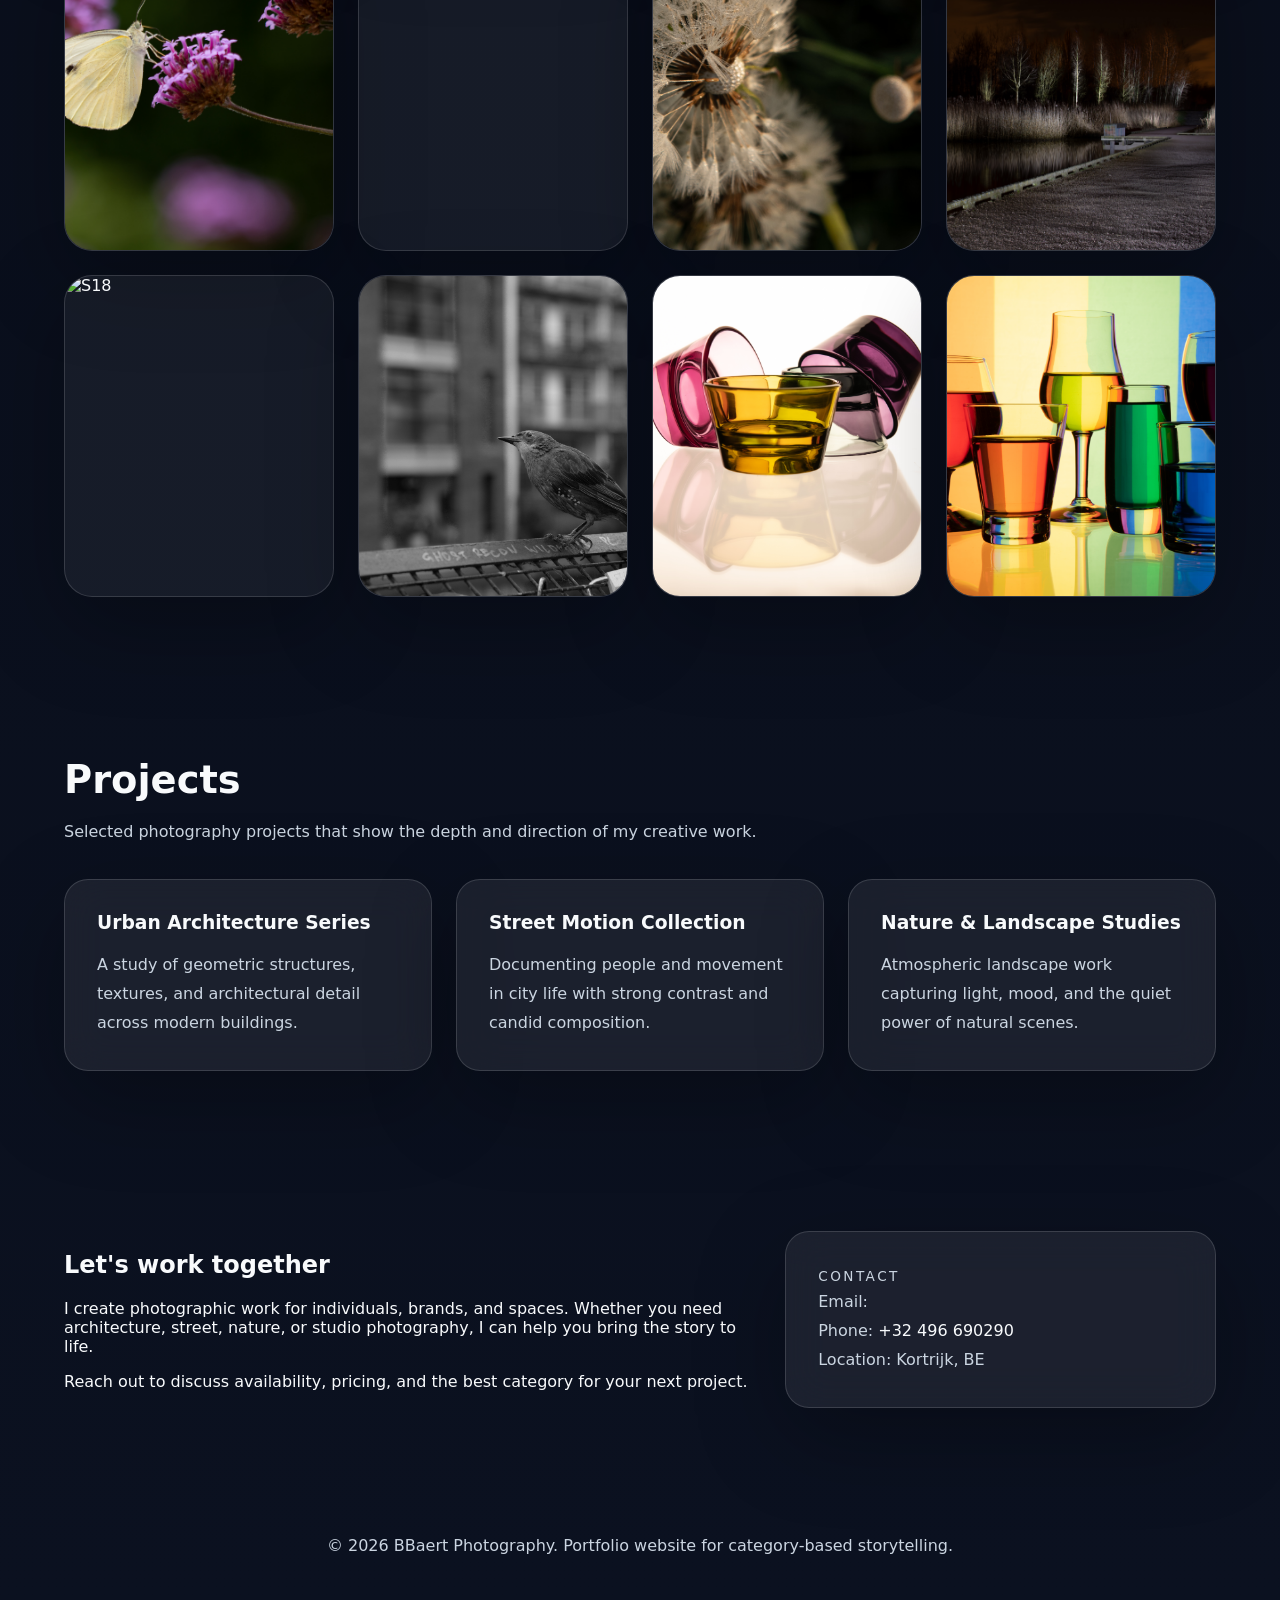
==== commit 1bd40d8c: "Remove all text from lightbox pictures" ====
--- a/index.html
+++ b/index.html
@@ -28,6 +28,9 @@
             <a class="button secondary" href="#contact">Book a session</a>
           </div>
         </div>
+        <div class="hero-image">
+          <img src="misc/BrechtB.jpg" alt="Brecht B - Photographer" />
+        </div>
       </div>
     </header>
 
@@ -106,10 +109,6 @@
           <button class="lightbox-nav lightbox-prev" type="button" aria-label="Previous image">‹</button>
           <button class="lightbox-nav lightbox-next" type="button" aria-label="Next image">›</button>
           <img class="lightbox-image" src="" alt="" />
-          <div class="lightbox-caption">
-            <p class="caption-title"></p>
-            <p class="caption-subtitle"></p>
-          </div>
         </div>
       </div>
 
--- a/styles.css
+++ b/styles.css
@@ -82,10 +82,13 @@
 
 .hero {
   display: grid;
-  place-items: center;
+  grid-template-columns: 1fr 1fr;
+  align-items: center;
+  gap: 3rem;
   min-height: 90vh;
   padding: 0 1.5rem 4rem;
-  text-align: center;
+  max-width: 1200px;
+  margin: 0 auto;
 }
 
 .hero::after {
@@ -101,6 +104,20 @@
   position: relative;
   max-width: 720px;
   z-index: 1;
+  text-align: left;
+}
+
+.hero-image {
+  position: relative;
+  z-index: 1;
+  overflow: hidden;
+  border-radius: var(--radius);
+}
+
+.hero-image img {
+  width: 100%;
+  height: auto;
+  display: block;
 }
 
 .eyebrow {
@@ -349,10 +366,6 @@
   object-fit: contain;
   display: block;
   background: #05070b;
-}
-
-.lightbox-caption {
-  padding: 1.5rem 1.75rem 2rem;
 }
 
 .lightbox-close,
@@ -395,16 +408,6 @@
   transform: translateY(-50%);
 }
 
-.lightbox-caption .caption-title {
-  margin: 0 0 0.4rem;
-  font-size: 1.1rem;
-}
-
-.lightbox-caption .caption-subtitle {
-  margin: 0;
-  color: var(--muted);
-}
-
 .gallery-item {
   overflow: hidden;
   border-radius: 28px;
@@ -471,10 +474,6 @@
   object-fit: contain;
   display: block;
   background: #05070b;
-}
-
-.lightbox-caption {
-  padding: 1.5rem 1.75rem 2rem;
 }
 
 .lightbox-close {
@@ -499,16 +498,6 @@
   background: rgba(255, 255, 255, 0.16);
 }
 
-.lightbox-caption .caption-title {
-  margin: 0 0 0.4rem;
-  font-size: 1.1rem;
-}
-
-.lightbox-caption .caption-subtitle {
-  margin: 0;
-  color: var(--muted);
-}
-
 .gallery-item {
   overflow: hidden;
   border-radius: 28px;
@@ -587,7 +576,12 @@
   }
 
   .hero {
+    grid-template-columns: 1fr;
     min-height: 80vh;
+  }
+
+  .hero-content {
+    text-align: center;
   }
 }
 
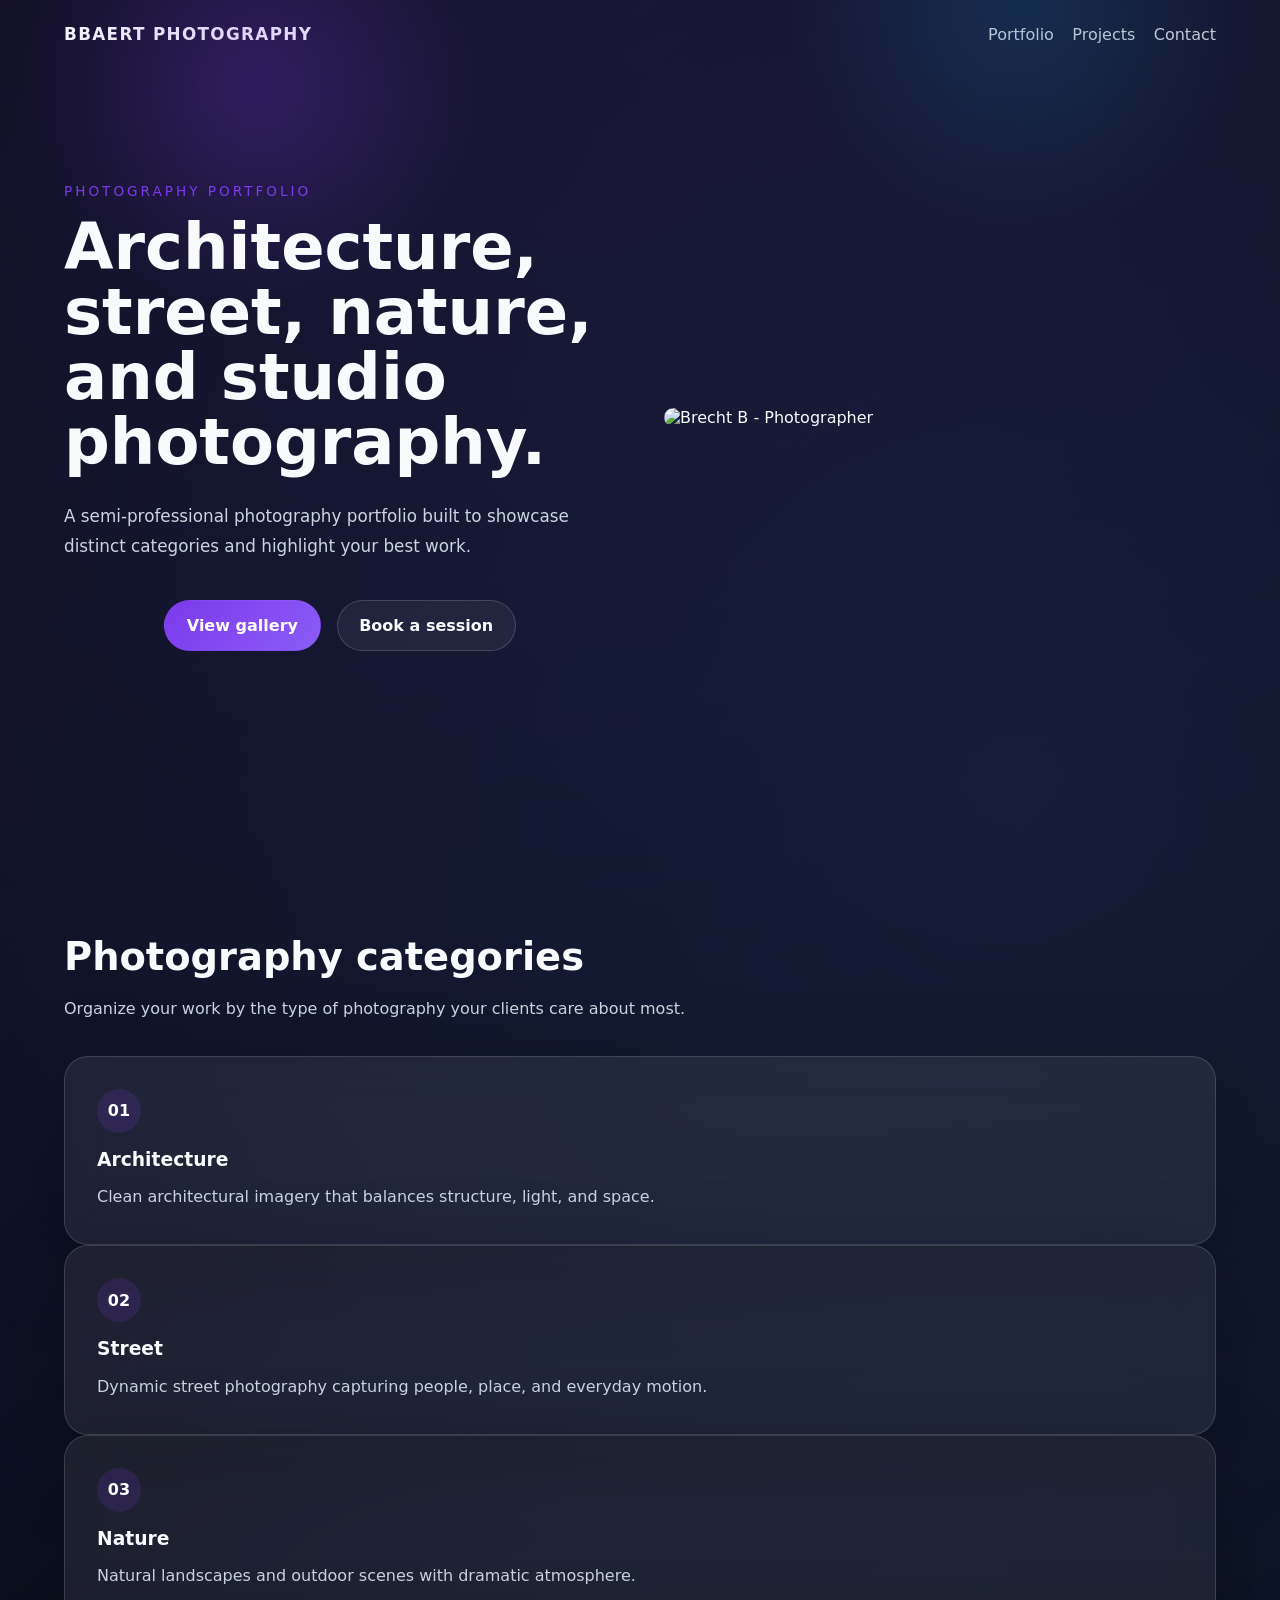
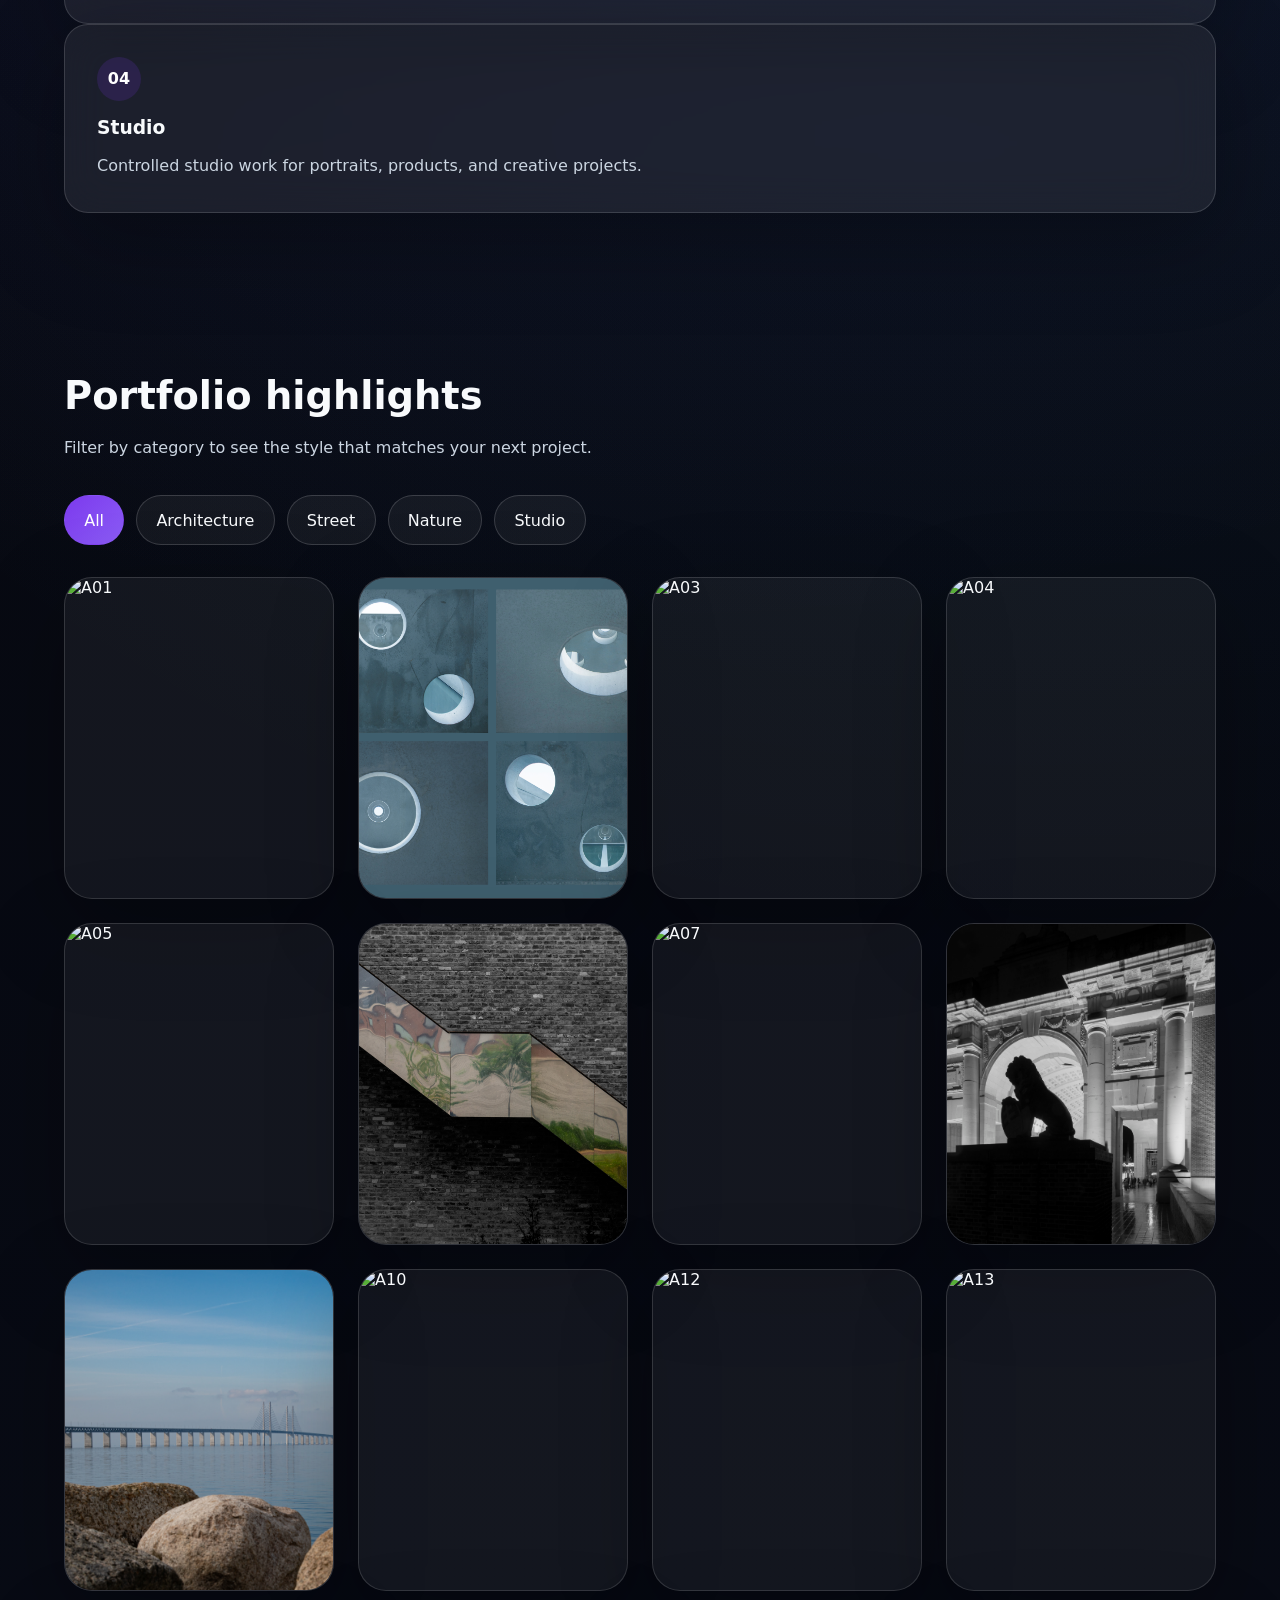
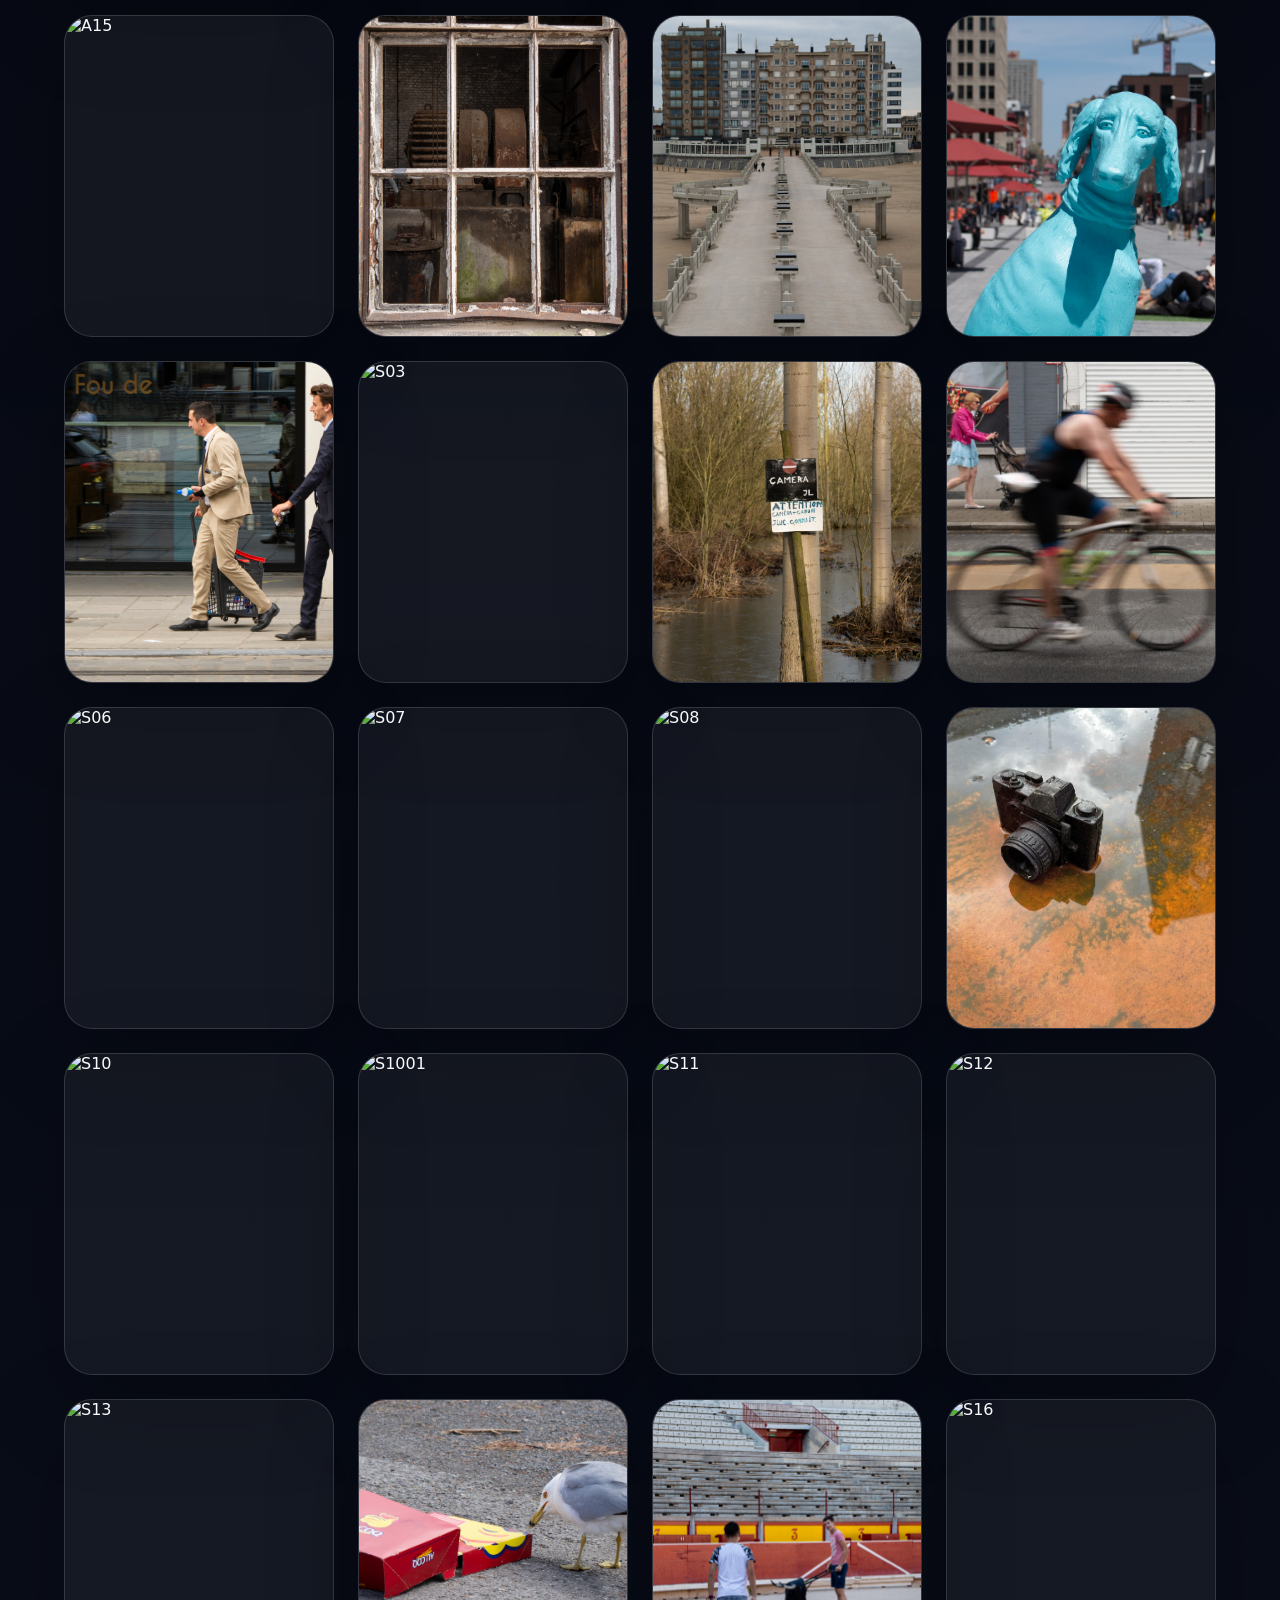
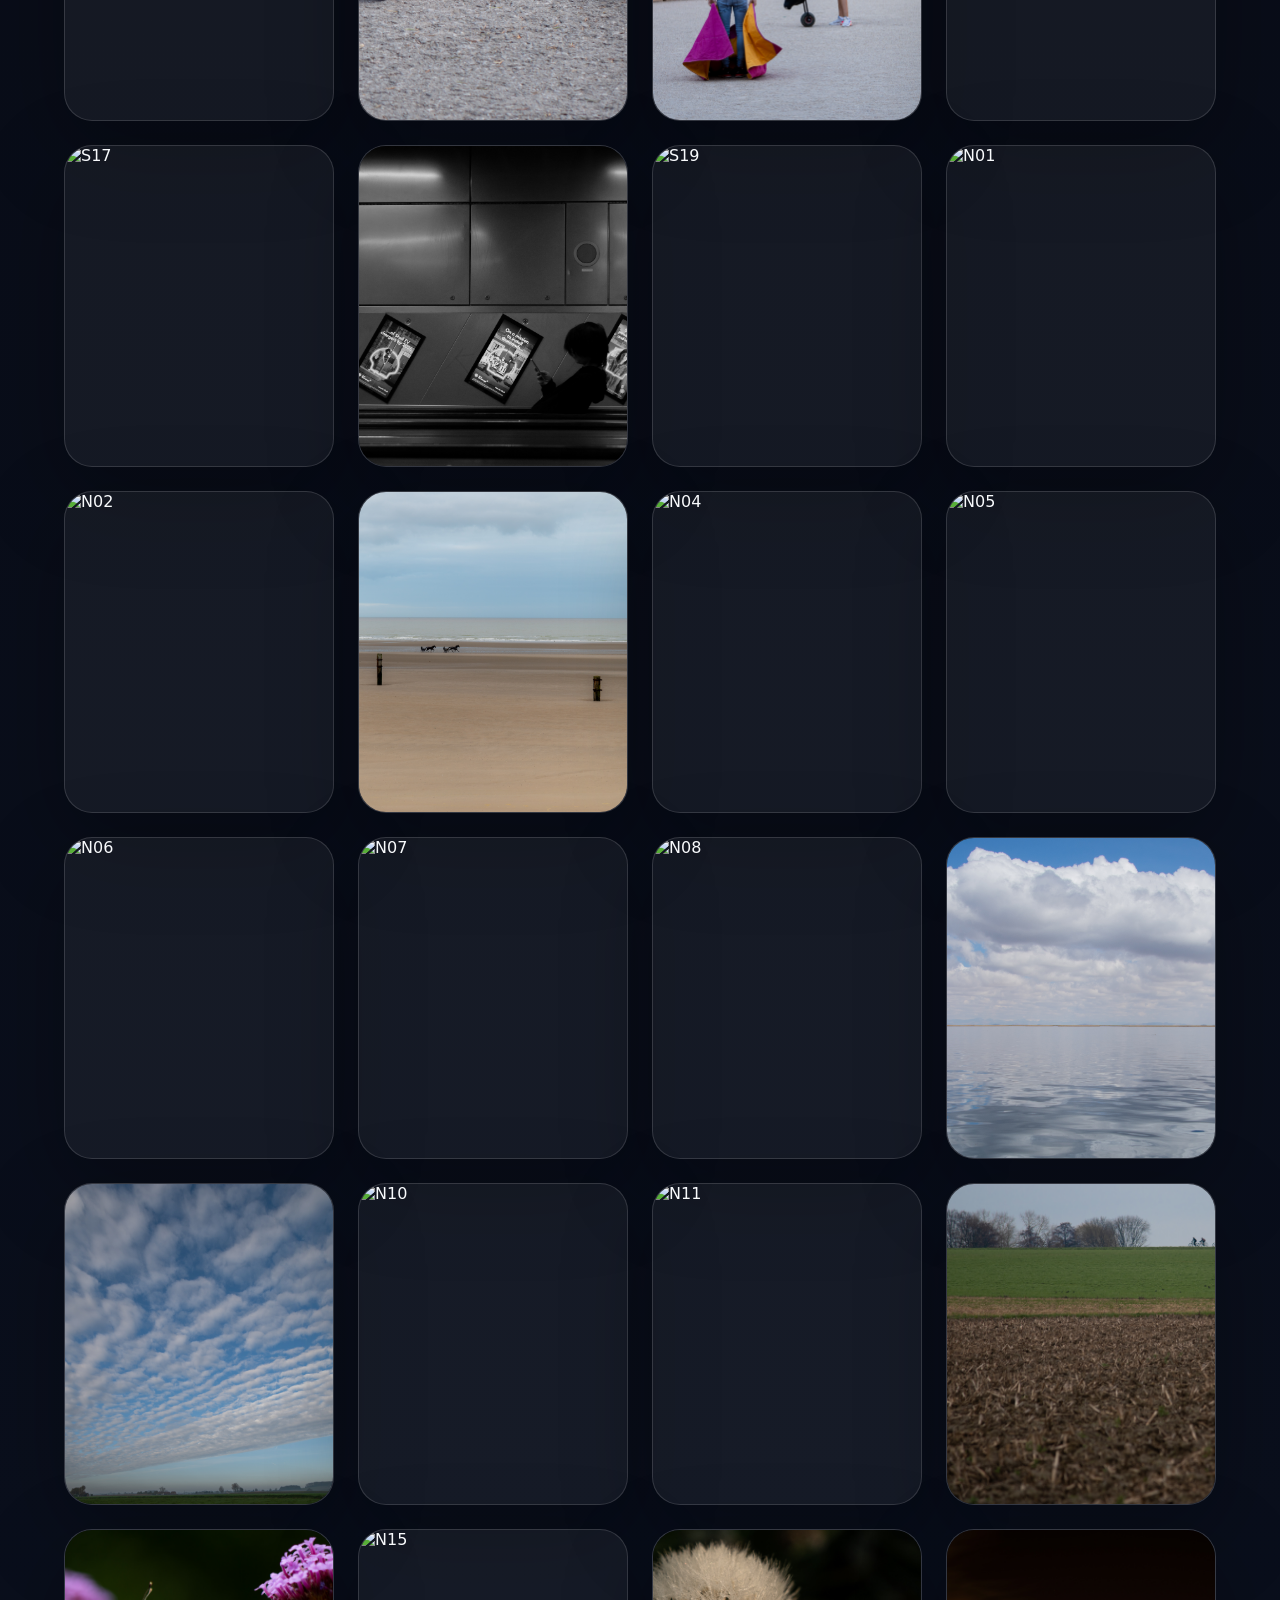
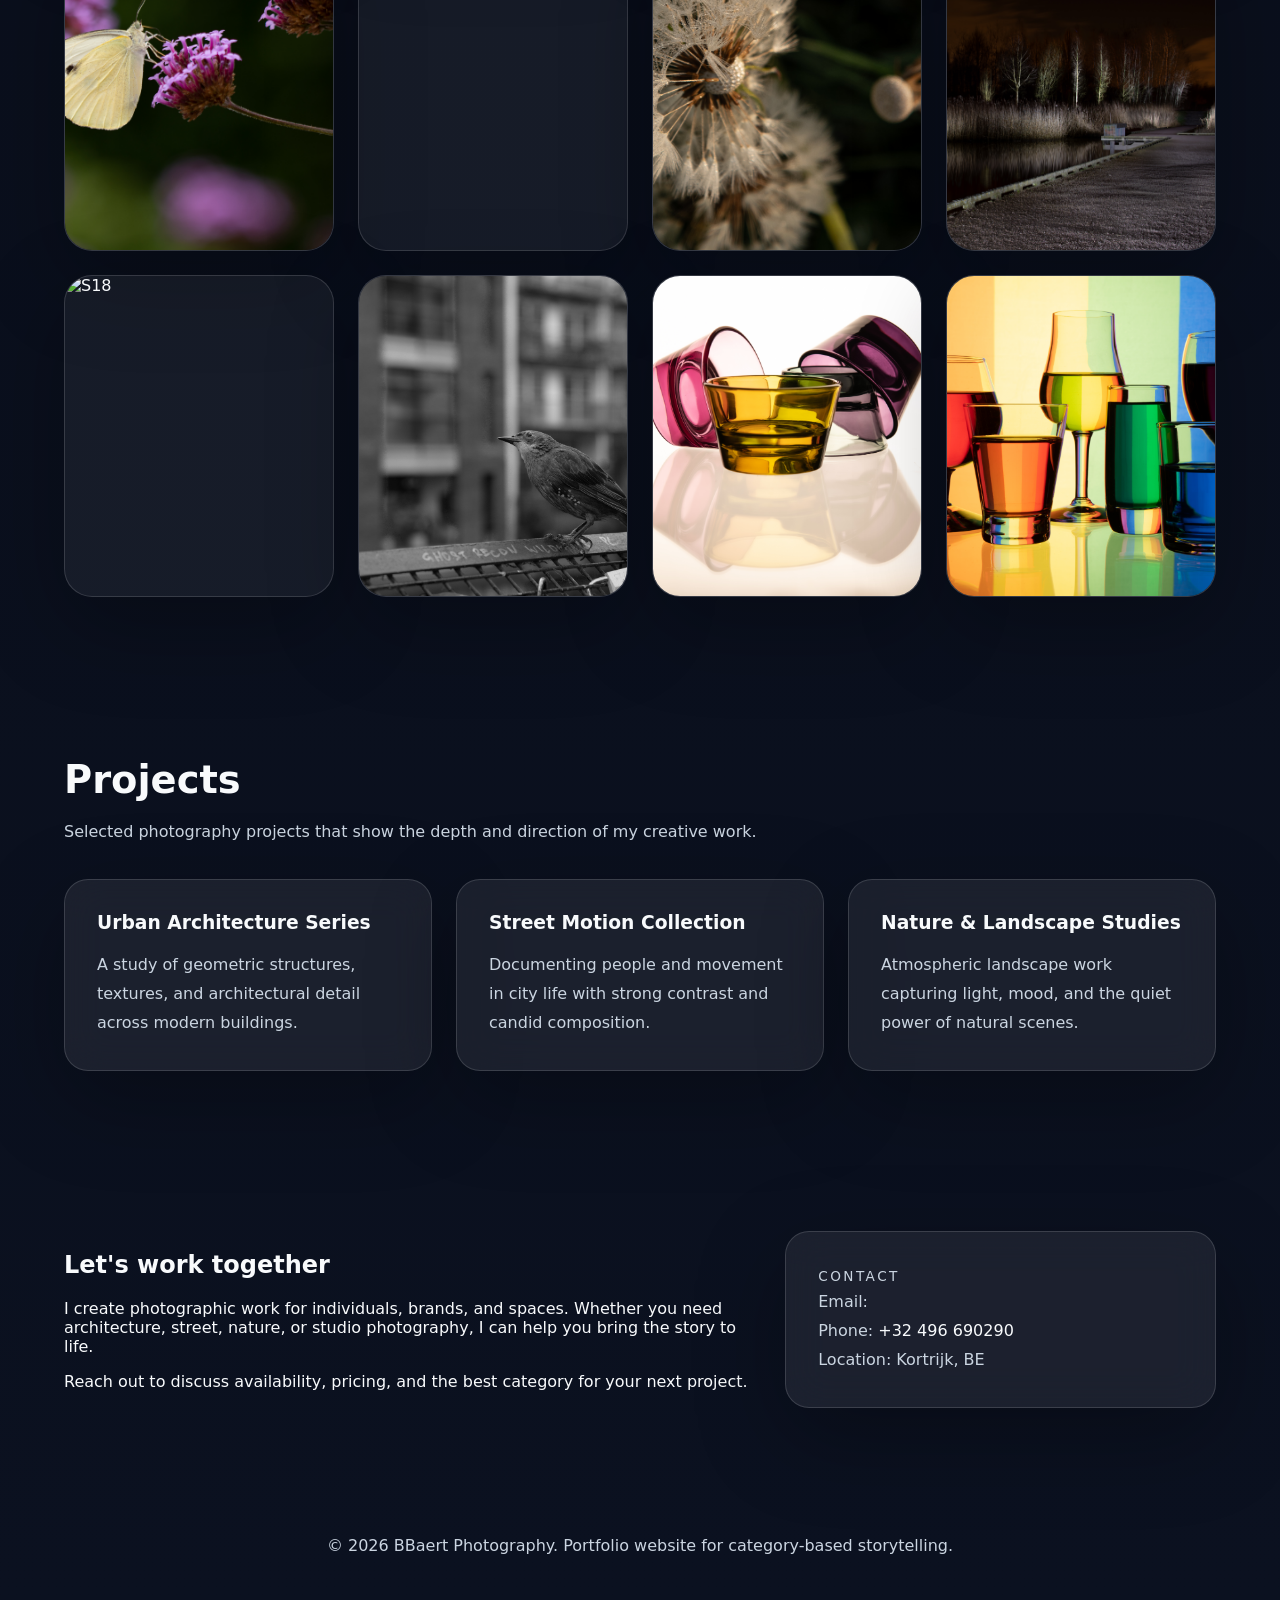
==== commit b0a9e443: "Update navigation: replace Categories with Projects" ====
--- a/index.html
+++ b/index.html
@@ -12,7 +12,7 @@
         <a class="brand" href="#">BBaert Photography</a>
         <nav class="site-nav" aria-label="Primary navigation">
           <a href="#portfolio">Portfolio</a>
-          <a href="#categories">Categories</a>
+          <a href="#projects">Projects</a>
           <a href="#contact">Contact</a>
         </nav>
       </div>
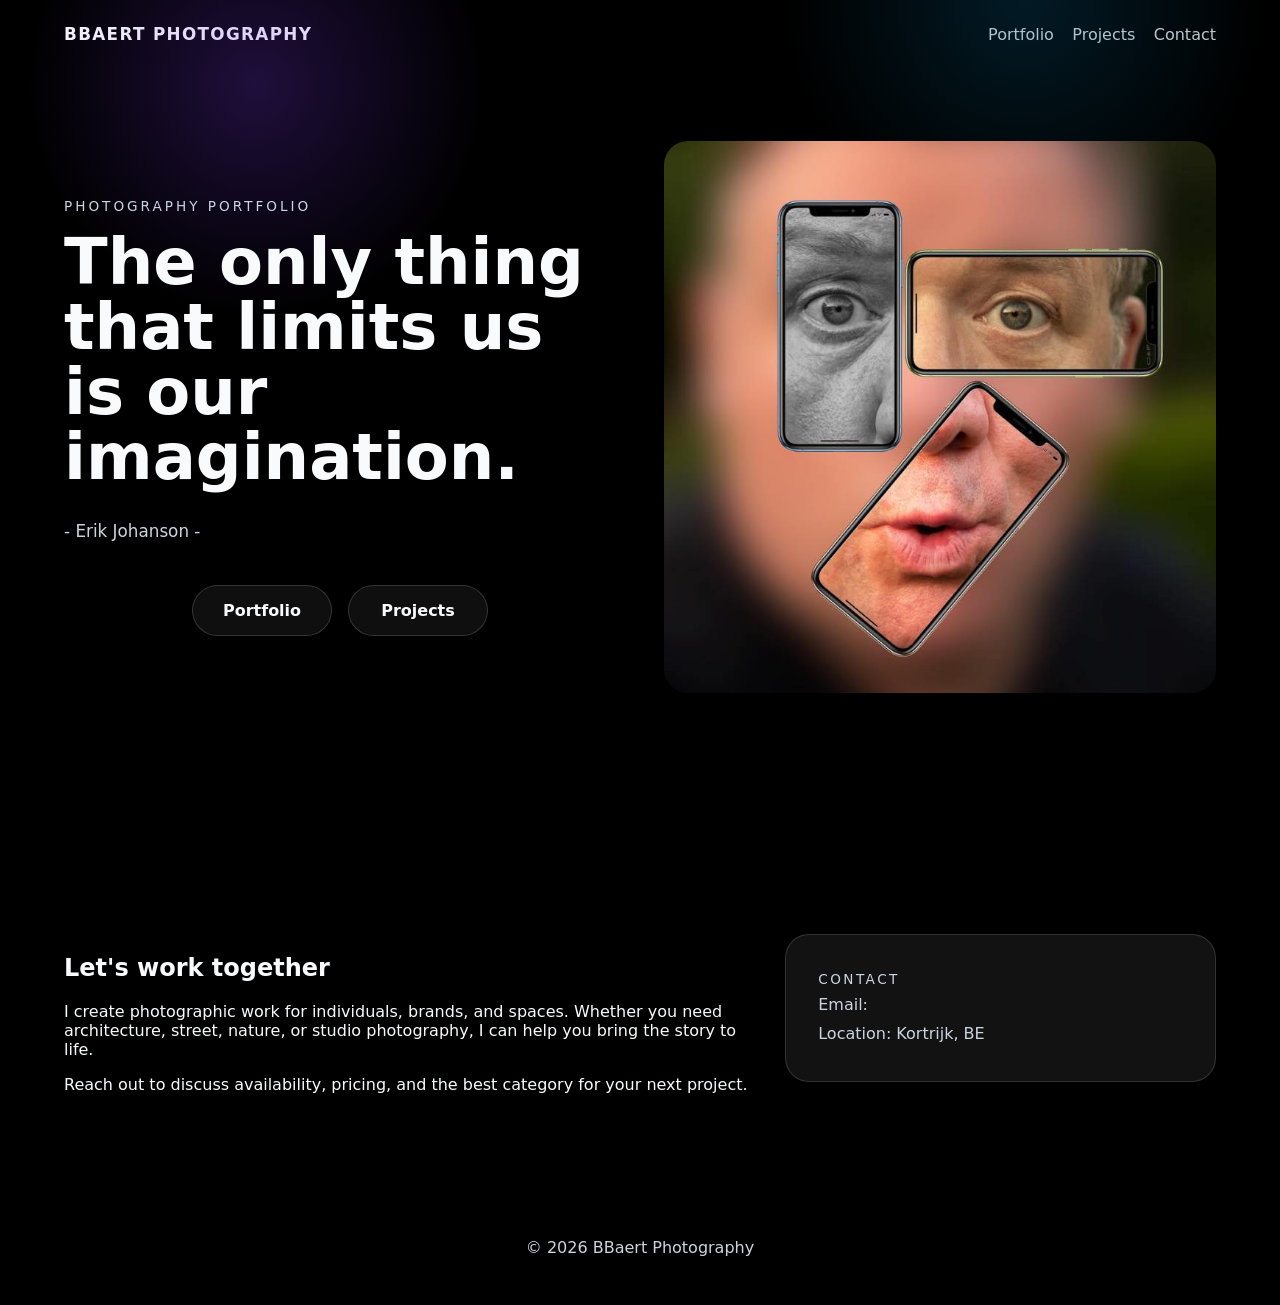
==== commit c813d4f6: "Add nature and street photography pages, enhance portfolio structure - Created new HTML pages for na" ====
--- a/index.html
+++ b/index.html
@@ -11,21 +11,21 @@
       <div class="nav-wrap">
         <a class="brand" href="#">BBaert Photography</a>
         <nav class="site-nav" aria-label="Primary navigation">
-          <a href="#portfolio">Portfolio</a>
-          <a href="#projects">Projects</a>
+          <a href="portfolio.html">Portfolio</a>
+          <a href="projects.html">Projects</a>
           <a href="#contact">Contact</a>
         </nav>
       </div>
       <div class="hero">
         <div class="hero-content">
           <p class="eyebrow">Photography portfolio</p>
-          <h1>Architecture, street, nature, and studio photography.</h1>
+          <h1>The only thing that limits us is our imagination.</h1>
           <p class="hero-copy">
-            A semi-professional photography portfolio built to showcase distinct categories and highlight your best work.
+            - Erik Johanson -
           </p>
           <div class="hero-actions">
-            <a class="button primary" href="#portfolio">View gallery</a>
-            <a class="button secondary" href="#contact">Book a session</a>
+            <a class="button primary" href="portfolio.html">Portfolio</a>
+            <a class="button secondary" href="projects.html">Projects</a>
           </div>
         </div>
         <div class="hero-image">
@@ -35,83 +35,6 @@
     </header>
 
     <main>
-      <section id="categories" class="section category-preview">
-        <div class="section-header">
-          <h2>Photography categories</h2>
-          <p>Organize your work by the type of photography your clients care about most.</p>
-        </div>
-        <div class="category-grid">
-          <article class="category-card">
-            <span class="category-label">01</span>
-            <h3>Architecture</h3>
-            <p>Clean architectural imagery that balances structure, light, and space.</p>
-          </article>
-          <article class="category-card">
-            <span class="category-label">02</span>
-            <h3>Street</h3>
-            <p>Dynamic street photography capturing people, place, and everyday motion.</p>
-          </article>
-          <article class="category-card">
-            <span class="category-label">03</span>
-            <h3>Nature</h3>
-            <p>Natural landscapes and outdoor scenes with dramatic atmosphere.</p>
-          </article>
-          <article class="category-card">
-            <span class="category-label">04</span>
-            <h3>Studio</h3>
-            <p>Controlled studio work for portraits, products, and creative projects.</p>
-          </article>
-        </div>
-      </section>
-
-      <section id="portfolio" class="section portfolio">
-        <div class="section-header">
-          <h2>Portfolio highlights</h2>
-          <p>Filter by category to see the style that matches your next project.</p>
-        </div>
-
-        <div class="filter-buttons" role="tablist" aria-label="Portfolio category filter">
-          <button class="filter-button active" data-filter="all" type="button">All</button>
-          <button class="filter-button" data-filter="architecture" type="button">Architecture</button>
-          <button class="filter-button" data-filter="street" type="button">Street</button>
-          <button class="filter-button" data-filter="nature" type="button">Nature</button>
-          <button class="filter-button" data-filter="studio" type="button">Studio</button>
-        </div>
-
-        <div class="gallery-grid"></div>
-      </section>
-
-      <section id="projects" class="section projects">
-        <div class="section-header">
-          <h2>Projects</h2>
-          <p>Selected photography projects that show the depth and direction of my creative work.</p>
-        </div>
-        <div class="project-grid">
-          <article class="project-card">
-            <h3>Urban Architecture Series</h3>
-            <p>A study of geometric structures, textures, and architectural detail across modern buildings.</p>
-          </article>
-          <article class="project-card">
-            <h3>Street Motion Collection</h3>
-            <p>Documenting people and movement in city life with strong contrast and candid composition.</p>
-          </article>
-          <article class="project-card">
-            <h3>Nature & Landscape Studies</h3>
-            <p>Atmospheric landscape work capturing light, mood, and the quiet power of natural scenes.</p>
-          </article>
-        </div>
-      </section>
-
-      <div class="lightbox" aria-hidden="true">
-        <div class="lightbox-backdrop"></div>
-        <div class="lightbox-panel" role="dialog" aria-modal="true" aria-label="Image preview">
-          <button class="lightbox-close" type="button" aria-label="Close image view">×</button>
-          <button class="lightbox-nav lightbox-prev" type="button" aria-label="Previous image">‹</button>
-          <button class="lightbox-nav lightbox-next" type="button" aria-label="Next image">›</button>
-          <img class="lightbox-image" src="" alt="" />
-        </div>
-      </div>
-
       <section id="contact" class="section about split">
         <div>
           <h2>Let's work together</h2>
@@ -125,84 +48,13 @@
         <div class="contact-card">
           <p class="contact-label">Contact</p>
           <p>Email: <a href="mailto:bbaert@gmail.com"></a></p>
-          <p>Phone: <a href="tel:+32496690290">+32 496 690290</a></p>
           <p>Location: Kortrijk, BE</p>
         </div>
       </section>
     </main>
 
     <footer class="footer">
-      <p>© 2026 BBaert Photography. Portfolio website for category-based storytelling.</p>
+      <p>© 2026 BBaert Photography</p>
     </footer>
-
-    <script id="gallery-manifest" type="application/json">
-      {
-        "architecture": [
-          {"src": "architecture/A01.jpg", "alt": "A01", "title": "A01", "subtitle": "Portfolio image"},
-          {"src": "architecture/A02.jpg", "alt": "A02", "title": "A02", "subtitle": "Portfolio image"},
-          {"src": "architecture/A03.jpg", "alt": "A03", "title": "A03", "subtitle": "Portfolio image"},
-          {"src": "architecture/A04.jpg", "alt": "A04", "title": "A04", "subtitle": "Portfolio image"},
-          {"src": "architecture/A05.jpg", "alt": "A05", "title": "A05", "subtitle": "Portfolio image"},
-          {"src": "architecture/A06.jpg", "alt": "A06", "title": "A06", "subtitle": "Portfolio image"},
-          {"src": "architecture/A07.jpg", "alt": "A07", "title": "A07", "subtitle": "Portfolio image"},
-          {"src": "architecture/A08.jpg", "alt": "A08", "title": "A08", "subtitle": "Portfolio image"},
-          {"src": "architecture/A09.jpg", "alt": "A09", "title": "A09", "subtitle": "Portfolio image"},
-          {"src": "architecture/A10.jpg", "alt": "A10", "title": "A10", "subtitle": "Portfolio image"},
-          {"src": "architecture/A12.jpg", "alt": "A12", "title": "A12", "subtitle": "Portfolio image"},
-          {"src": "architecture/A13.jpg", "alt": "A13", "title": "A13", "subtitle": "Portfolio image"},
-          {"src": "architecture/A15.jpg", "alt": "A15", "title": "A15", "subtitle": "Portfolio image"},
-          {"src": "architecture/A16.jpg", "alt": "A16", "title": "A16", "subtitle": "Portfolio image"},
-          {"src": "architecture/A17.jpg", "alt": "A17", "title": "A17", "subtitle": "Portfolio image"}
-        ],
-        "street": [
-          {"src": "street/S01.jpg", "alt": "S01", "title": "S01", "subtitle": "Portfolio image"},
-          {"src": "street/S02.jpg", "alt": "S02", "title": "S02", "subtitle": "Portfolio image"},
-          {"src": "street/S03.jpg", "alt": "S03", "title": "S03", "subtitle": "Portfolio image"},
-          {"src": "street/S04.jpg", "alt": "S04", "title": "S04", "subtitle": "Portfolio image"},
-          {"src": "street/S05.jpg", "alt": "S05", "title": "S05", "subtitle": "Portfolio image"},
-          {"src": "street/S06.jpg", "alt": "S06", "title": "S06", "subtitle": "Portfolio image"},
-          {"src": "street/S07.jpg", "alt": "S07", "title": "S07", "subtitle": "Portfolio image"},
-          {"src": "street/S08.jpg", "alt": "S08", "title": "S08", "subtitle": "Portfolio image"},
-          {"src": "street/S09.jpg", "alt": "S09", "title": "S09", "subtitle": "Portfolio image"},
-          {"src": "street/S10.jpg", "alt": "S10", "title": "S10", "subtitle": "Portfolio image"},
-          {"src": "street/S1001.jpg", "alt": "S1001", "title": "S1001", "subtitle": "Portfolio image"},
-          {"src": "street/S11.jpg", "alt": "S11", "title": "S11", "subtitle": "Portfolio image"},
-          {"src": "street/S12.jpg", "alt": "S12", "title": "S12", "subtitle": "Portfolio image"},
-          {"src": "street/S13.jpg", "alt": "S13", "title": "S13", "subtitle": "Portfolio image"},
-          {"src": "street/S14.jpg", "alt": "S14", "title": "S14", "subtitle": "Portfolio image"},
-          {"src": "street/S15.jpg", "alt": "S15", "title": "S15", "subtitle": "Portfolio image"},
-          {"src": "street/S16.jpg", "alt": "S16", "title": "S16", "subtitle": "Portfolio image"},
-          {"src": "street/S17.jpg", "alt": "S17", "title": "S17", "subtitle": "Portfolio image"},
-          {"src": "street/S18.jpg", "alt": "S18", "title": "S18", "subtitle": "Portfolio image"},
-          {"src": "street/S19.jpg", "alt": "S19", "title": "S19", "subtitle": "Portfolio image"}
-        ],
-        "nature": [
-          {"src": "nature/N01.jpg", "alt": "N01", "title": "N01", "subtitle": "Portfolio image"},
-          {"src": "nature/N02.jpg", "alt": "N02", "title": "N02", "subtitle": "Portfolio image"},
-          {"src": "nature/N03.jpg", "alt": "N03", "title": "N03", "subtitle": "Portfolio image"},
-          {"src": "nature/N04.jpg", "alt": "N04", "title": "N04", "subtitle": "Portfolio image"},
-          {"src": "nature/N05.jpg", "alt": "N05", "title": "N05", "subtitle": "Portfolio image"},
-          {"src": "nature/N06.jpg", "alt": "N06", "title": "N06", "subtitle": "Portfolio image"},
-          {"src": "nature/N07.jpg", "alt": "N07", "title": "N07", "subtitle": "Portfolio image"},
-          {"src": "nature/N08.jpg", "alt": "N08", "title": "N08", "subtitle": "Portfolio image"},
-          {"src": "nature/N09.jpg", "alt": "N09", "title": "N09", "subtitle": "Portfolio image"},
-          {"src": "nature/N0901.jpg", "alt": "N0901", "title": "N0901", "subtitle": "Portfolio image"},
-          {"src": "nature/N10.jpg", "alt": "N10", "title": "N10", "subtitle": "Portfolio image"},
-          {"src": "nature/N11.jpg", "alt": "N11", "title": "N11", "subtitle": "Portfolio image"},
-          {"src": "nature/N13.jpg", "alt": "N13", "title": "N13", "subtitle": "Portfolio image"},
-          {"src": "nature/N14.jpg", "alt": "N14", "title": "N14", "subtitle": "Portfolio image"},
-          {"src": "nature/N15.jpg", "alt": "N15", "title": "N15", "subtitle": "Portfolio image"},
-          {"src": "nature/N16.jpg", "alt": "N16", "title": "N16", "subtitle": "Portfolio image"},
-          {"src": "nature/N17.jpg", "alt": "N17", "title": "N17", "subtitle": "Portfolio image"},
-          {"src": "nature/S18.jpg", "alt": "S18", "title": "S18", "subtitle": "Portfolio image"},
-          {"src": "nature/S19.jpg", "alt": "S19", "title": "S19", "subtitle": "Portfolio image"}
-        ],
-        "studio": [
-          {"src": "studio/S02.jpg", "alt": "S02", "title": "S02", "subtitle": "Portfolio image"},
-          {"src": "studio/S03.jpg", "alt": "S03", "title": "S03", "subtitle": "Portfolio image"}
-        ]
-      }
-    </script>
-    <script src="script.js"></script>
   </body>
 </html>
--- a/styles.css
+++ b/styles.css
@@ -1,11 +1,11 @@
 :root {
   color-scheme: light;
-  --bg: #0b1120;
+  --bg: #000000;
   --surface: rgba(255, 255, 255, 0.06);
   --surface-strong: rgba(255, 255, 255, 0.12);
   --text: #f8fafc;
   --muted: #cbd5e1;
-  --accent: #7c3aed;
+  --accent: #cbd5e1;
   --accent-soft: #8b5cf6;
   --border: rgba(255, 255, 255, 0.14);
   --radius: 24px;
@@ -20,9 +20,7 @@
   margin: 0;
   min-height: 100vh;
   font-family: Inter, system-ui, -apple-system, BlinkMacSystemFont, "Segoe UI", sans-serif;
-  background: radial-gradient(circle at top, rgba(124, 58, 237, 0.14), transparent 28%),
-    radial-gradient(circle at 80% 10%, rgba(56, 189, 248, 0.1), transparent 24%),
-    linear-gradient(180deg, #06070d 0%, #0b1120 100%);
+  background: var(--bg);
   color: var(--text);
 }
 
@@ -166,8 +164,9 @@
 }
 
 .button.primary {
-  background: linear-gradient(135deg, var(--accent), var(--accent-soft));
-  color: #fff;
+  color: var(--text);
+  border-color: rgba(255, 255, 255, 0.16);
+  background: rgba(255, 255, 255, 0.06);
 }
 
 .button.secondary {
@@ -198,7 +197,7 @@
   line-height: 1.8;
 }
 
-..category-grid {
+.category-grid {
   display: grid;
   gap: 1.5rem;
   grid-template-columns: repeat(auto-fit, minmax(220px, 1fr));
@@ -289,12 +288,13 @@
 }
 
 .filter-button.active {
-  background: linear-gradient(135deg, var(--accent), var(--accent-soft));
+  background: #333333;
   border-color: transparent;
   color: #fff;
 }
 
-.gallery-grid {
+.gallery-grid,
+.project-gallery-grid {
   display: grid;
   gap: 1.5rem;
   grid-template-columns: repeat(auto-fit, minmax(260px, 1fr));
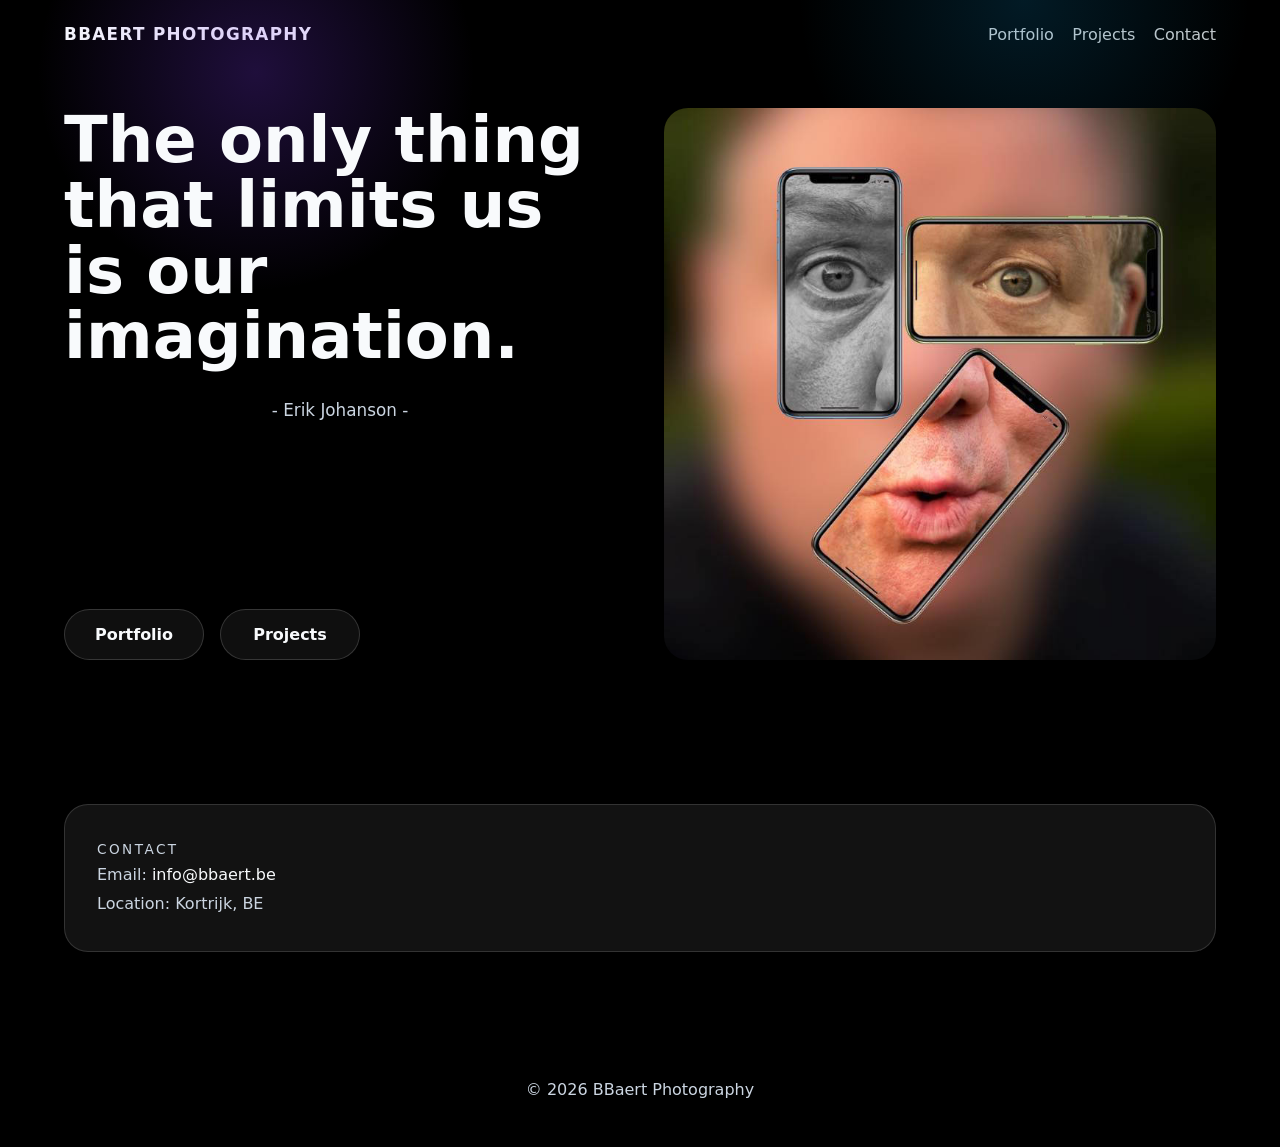
==== commit f789fc98: "Refactor hero section layout and update contact email address Co-authored-by: Copilot <copilot@githu" ====
--- a/index.html
+++ b/index.html
@@ -18,7 +18,6 @@
       </div>
       <div class="hero">
         <div class="hero-content">
-          <p class="eyebrow">Photography portfolio</p>
           <h1>The only thing that limits us is our imagination.</h1>
           <p class="hero-copy">
             - Erik Johanson -
@@ -35,19 +34,10 @@
     </header>
 
     <main>
-      <section id="contact" class="section about split">
-        <div>
-          <h2>Let's work together</h2>
-          <p>
-            I create photographic work for individuals, brands, and spaces. Whether you need architecture, street, nature, or studio photography, I can help you bring the story to life.
-          </p>
-          <p>
-            Reach out to discuss availability, pricing, and the best category for your next project.
-          </p>
-        </div>
+      <section id="contact" class="section about">
         <div class="contact-card">
           <p class="contact-label">Contact</p>
-          <p>Email: <a href="mailto:bbaert@gmail.com"></a></p>
+          <p>Email: <a href="mailto:info@bbaert.be">info@bbaert.be</a></p>
           <p>Location: Kortrijk, BE</p>
         </div>
       </section>
--- a/styles.css
+++ b/styles.css
@@ -81,10 +81,10 @@
 .hero {
   display: grid;
   grid-template-columns: 1fr 1fr;
-  align-items: center;
+  align-items: start;
+  align-content: start;
   gap: 3rem;
-  min-height: 90vh;
-  padding: 0 1.5rem 4rem;
+  padding: 4rem 1.5rem 4rem;
   max-width: 1200px;
   margin: 0 auto;
 }
@@ -103,6 +103,9 @@
   max-width: 720px;
   z-index: 1;
   text-align: left;
+  align-self: stretch;
+  display: flex;
+  flex-direction: column;
 }
 
 .hero-image {
@@ -142,9 +145,10 @@
 
 .hero-actions {
   display: flex;
-  justify-content: center;
+  justify-content: flex-start;
   gap: 1rem;
   flex-wrap: wrap;
+  margin-top: auto;
 }
 
 .button {
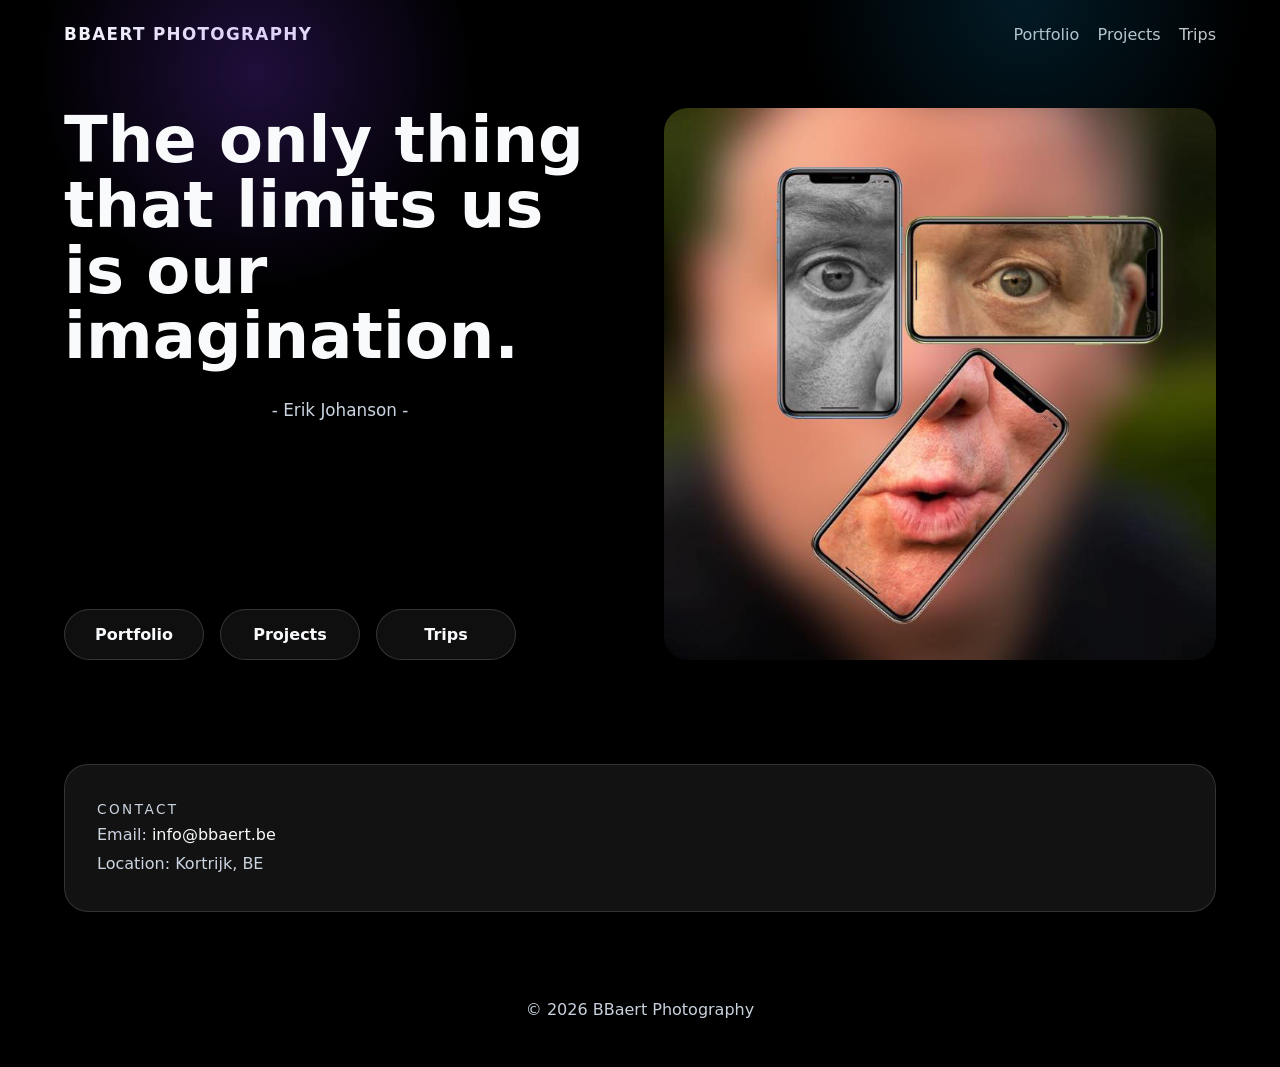
==== commit bfd14278: "Add Trips page and update navigation links Co-authored-by: Copilot <copilot@github.com>" ====
--- a/index.html
+++ b/index.html
@@ -13,7 +13,7 @@
         <nav class="site-nav" aria-label="Primary navigation">
           <a href="portfolio.html">Portfolio</a>
           <a href="projects.html">Projects</a>
-          <a href="#contact">Contact</a>
+          <a href="trips.html">Trips</a>
         </nav>
       </div>
       <div class="hero">
@@ -25,6 +25,7 @@
           <div class="hero-actions">
             <a class="button primary" href="portfolio.html">Portfolio</a>
             <a class="button secondary" href="projects.html">Projects</a>
+            <a class="button secondary" href="trips.html">Trips</a>
           </div>
         </div>
         <div class="hero-image">
--- a/styles.css
+++ b/styles.css
@@ -573,6 +573,11 @@
   color: var(--muted);
 }
 
+#contact {
+  padding-top: 2.5rem;
+  padding-bottom: 2.5rem;
+}
+
 @media (max-width: 900px) {
   .split,
   .about {
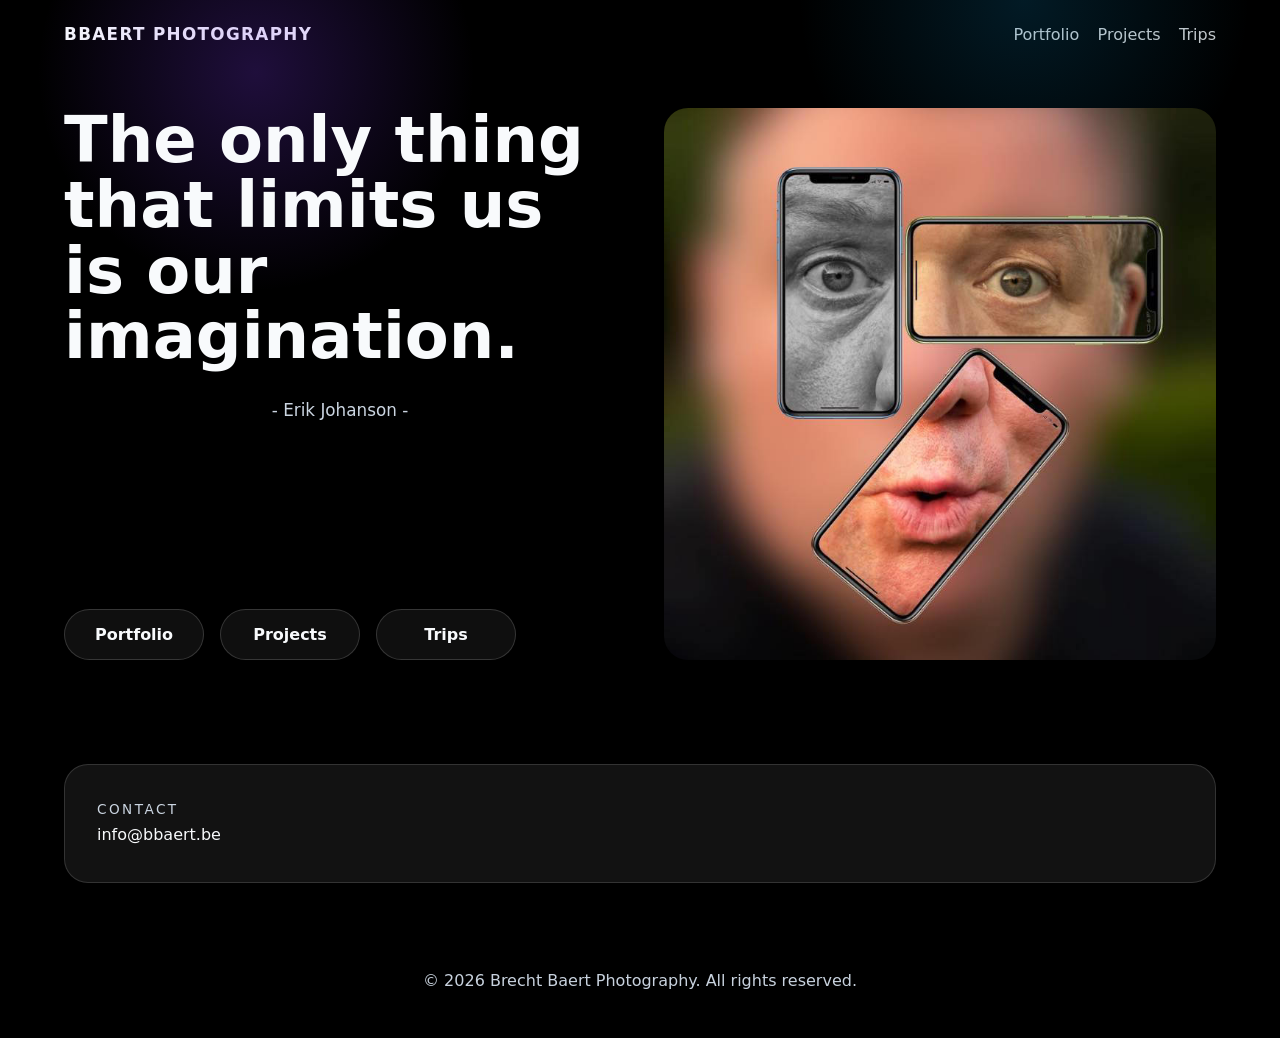
==== commit 6f88f33d: "Update contact section and footer copyright notice Co-authored-by: Copilot <copilot@github.com>" ====
--- a/index.html
+++ b/index.html
@@ -38,14 +38,13 @@
       <section id="contact" class="section about">
         <div class="contact-card">
           <p class="contact-label">Contact</p>
-          <p>Email: <a href="mailto:info@bbaert.be">info@bbaert.be</a></p>
-          <p>Location: Kortrijk, BE</p>
+          <p><a href="mailto:info@bbaert.be">info@bbaert.be</a></p>
         </div>
       </section>
     </main>
 
     <footer class="footer">
-      <p>© 2026 BBaert Photography</p>
+      <p>© 2026 Brecht Baert Photography. All rights reserved.</p>
     </footer>
   </body>
 </html>
